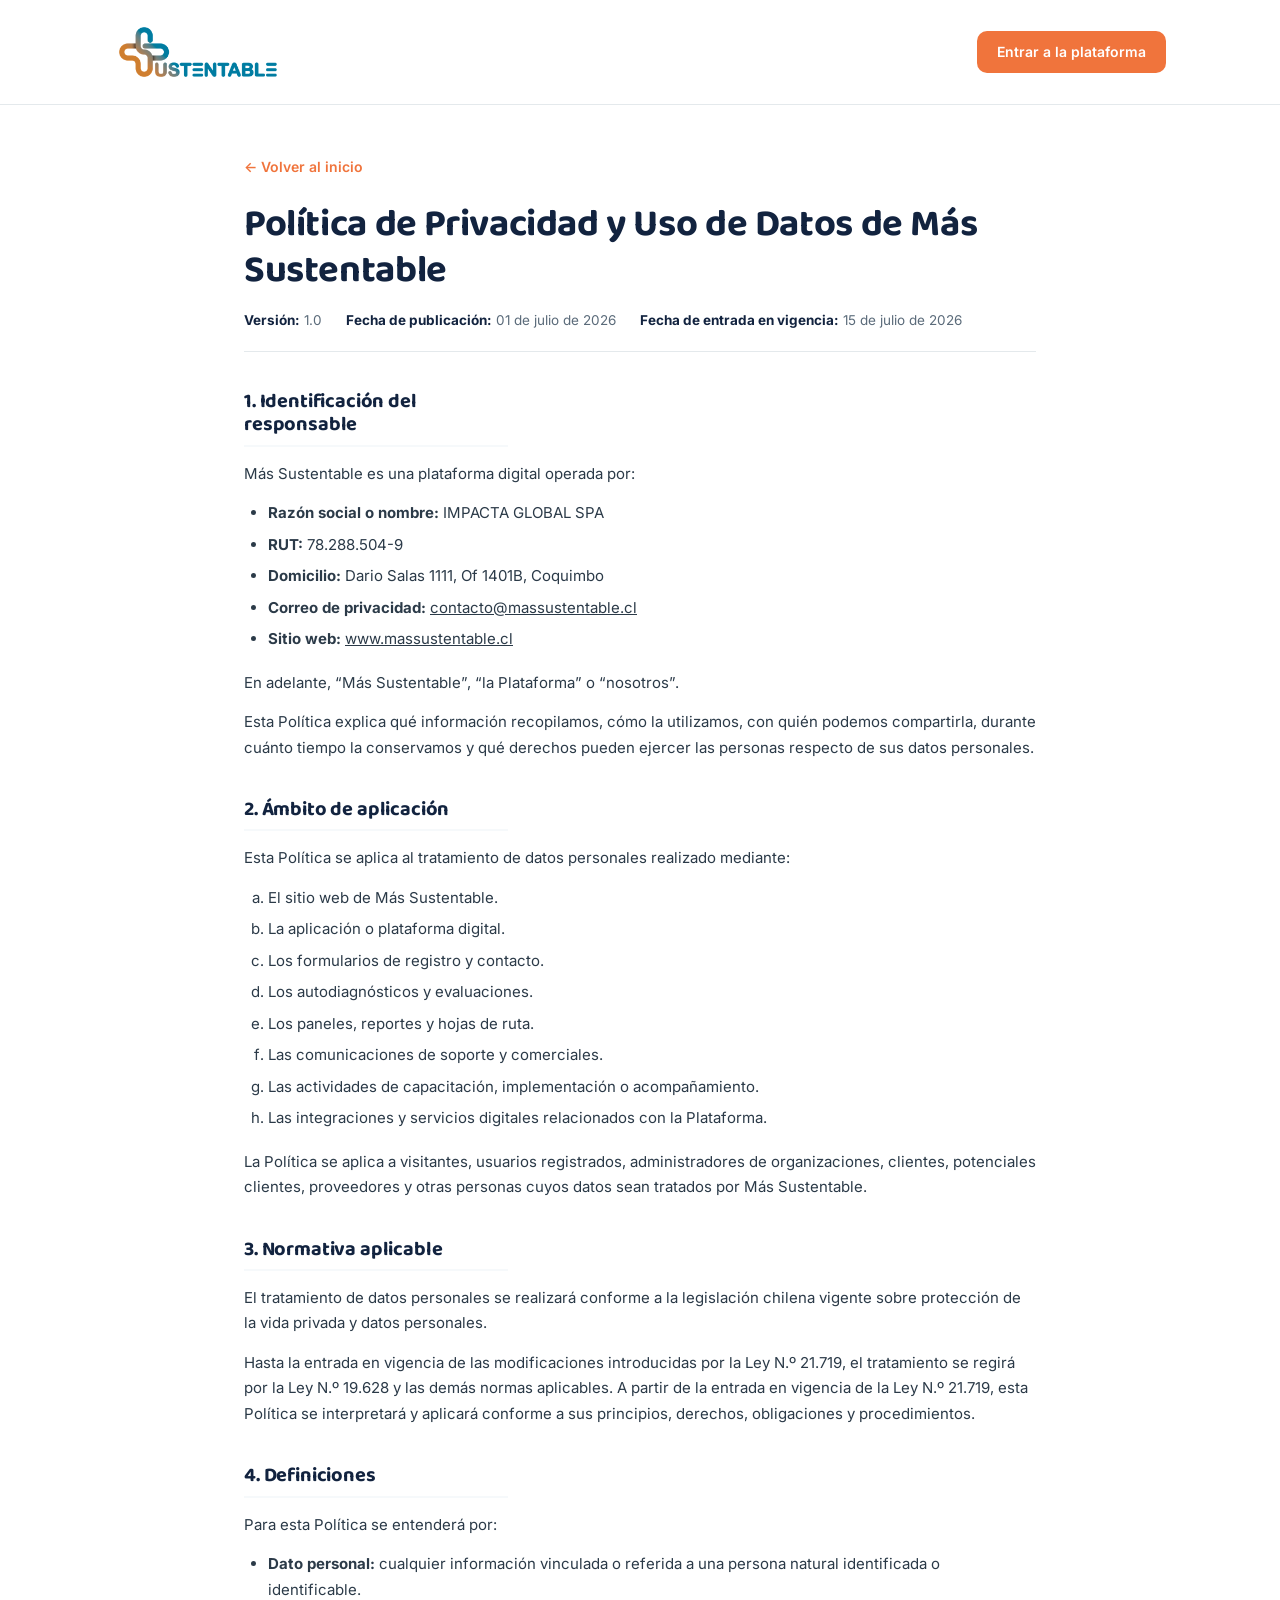
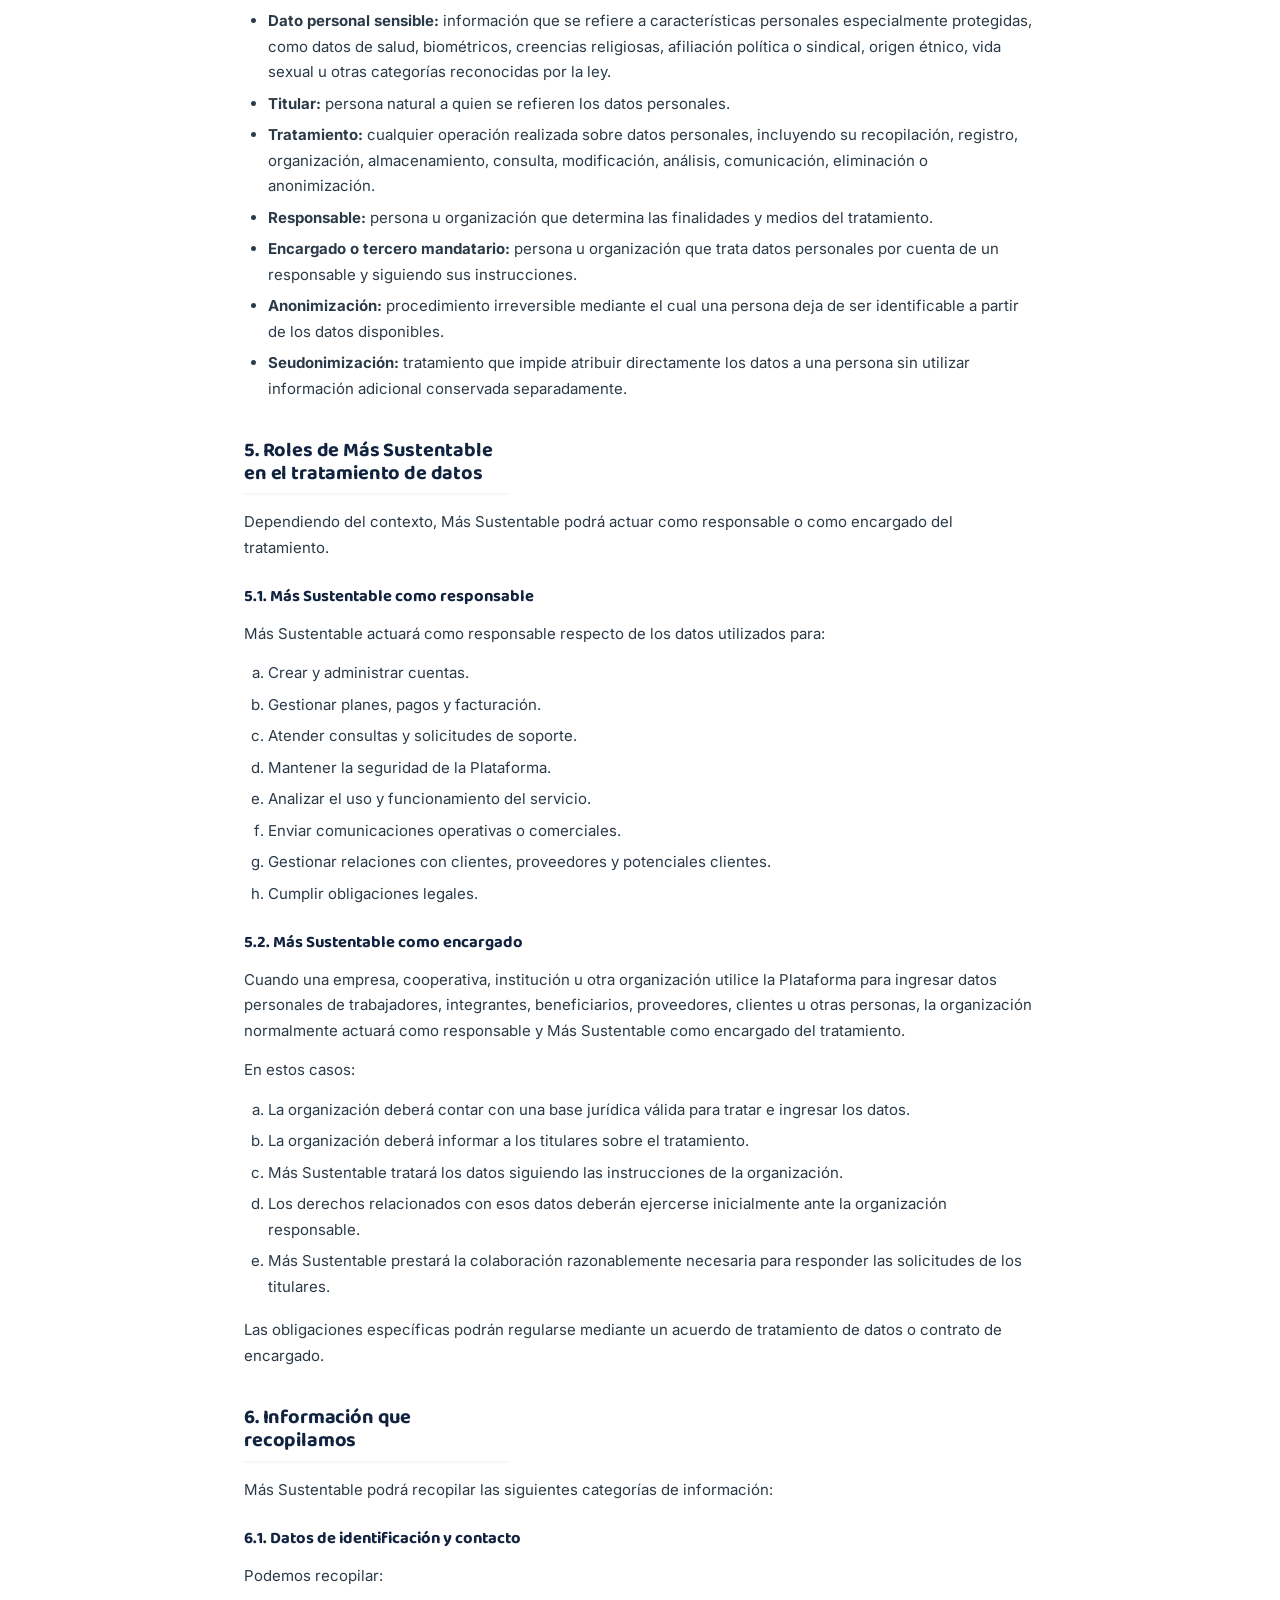
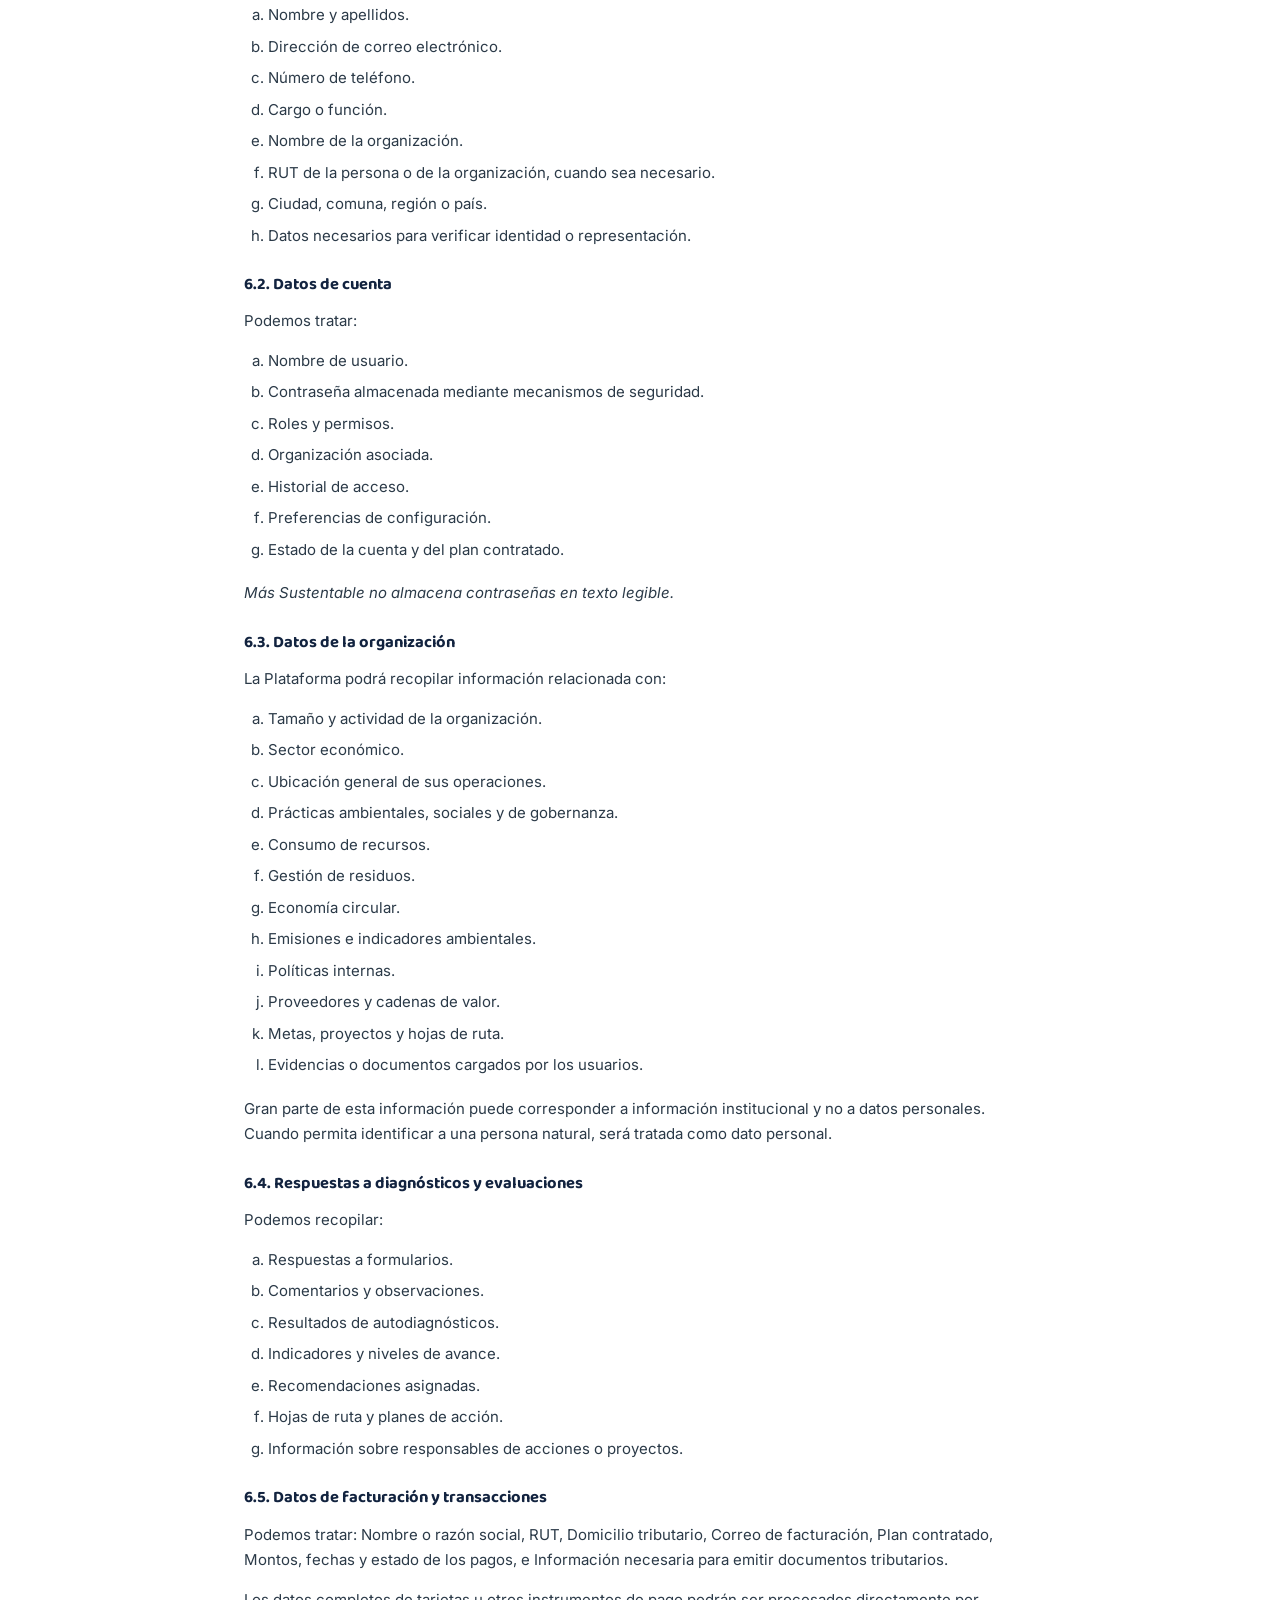
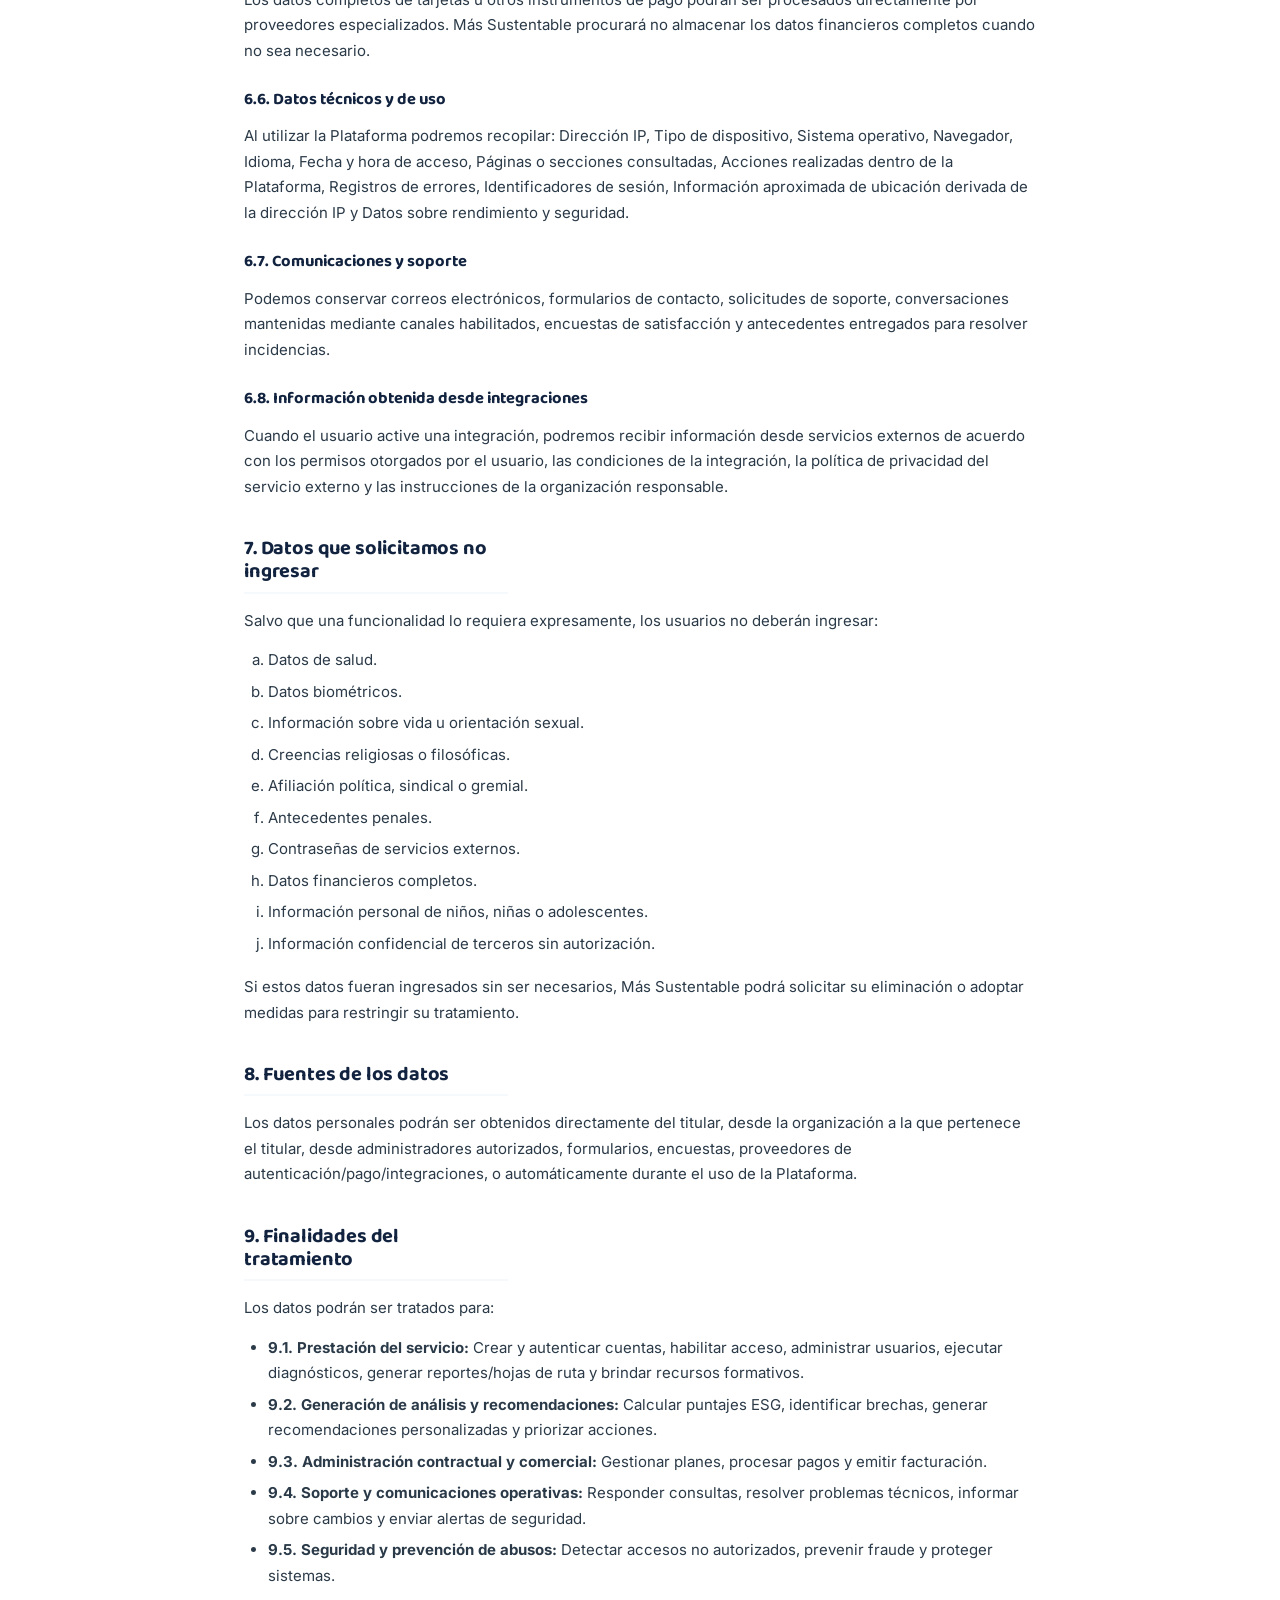
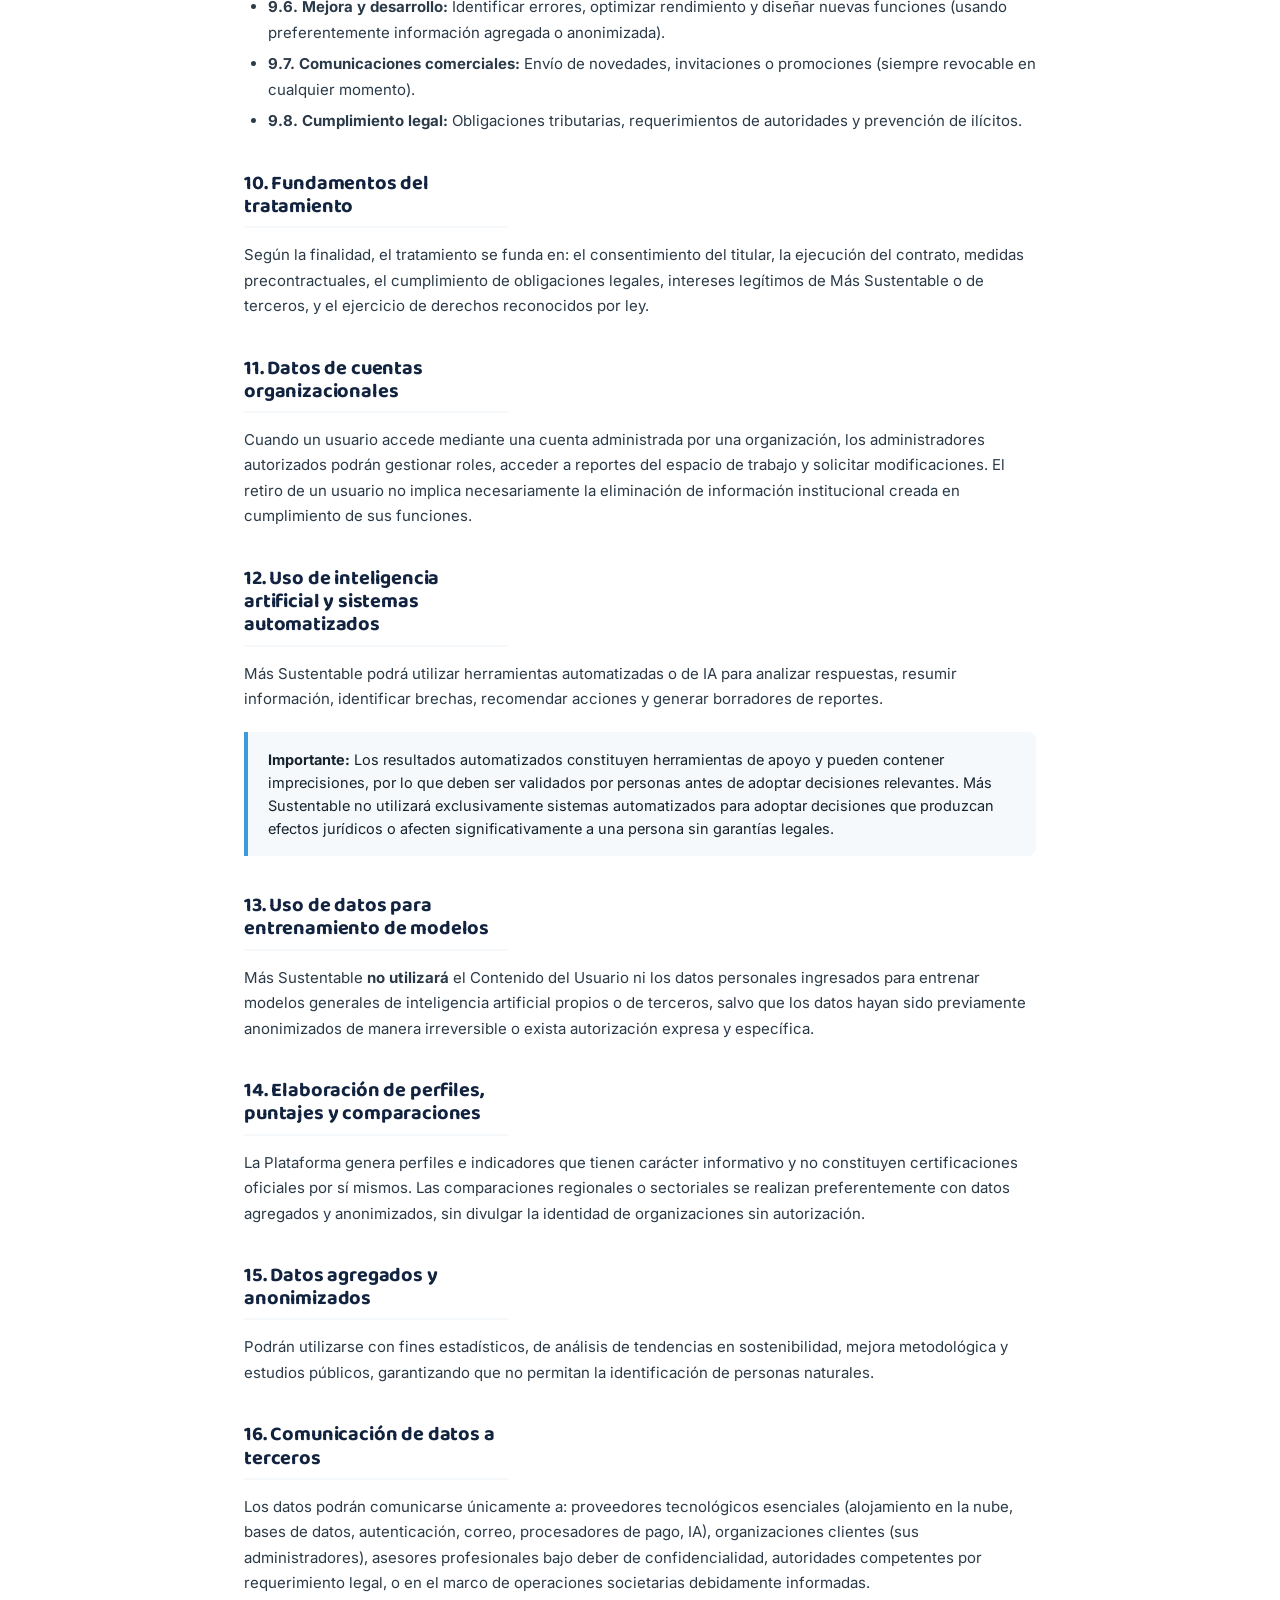
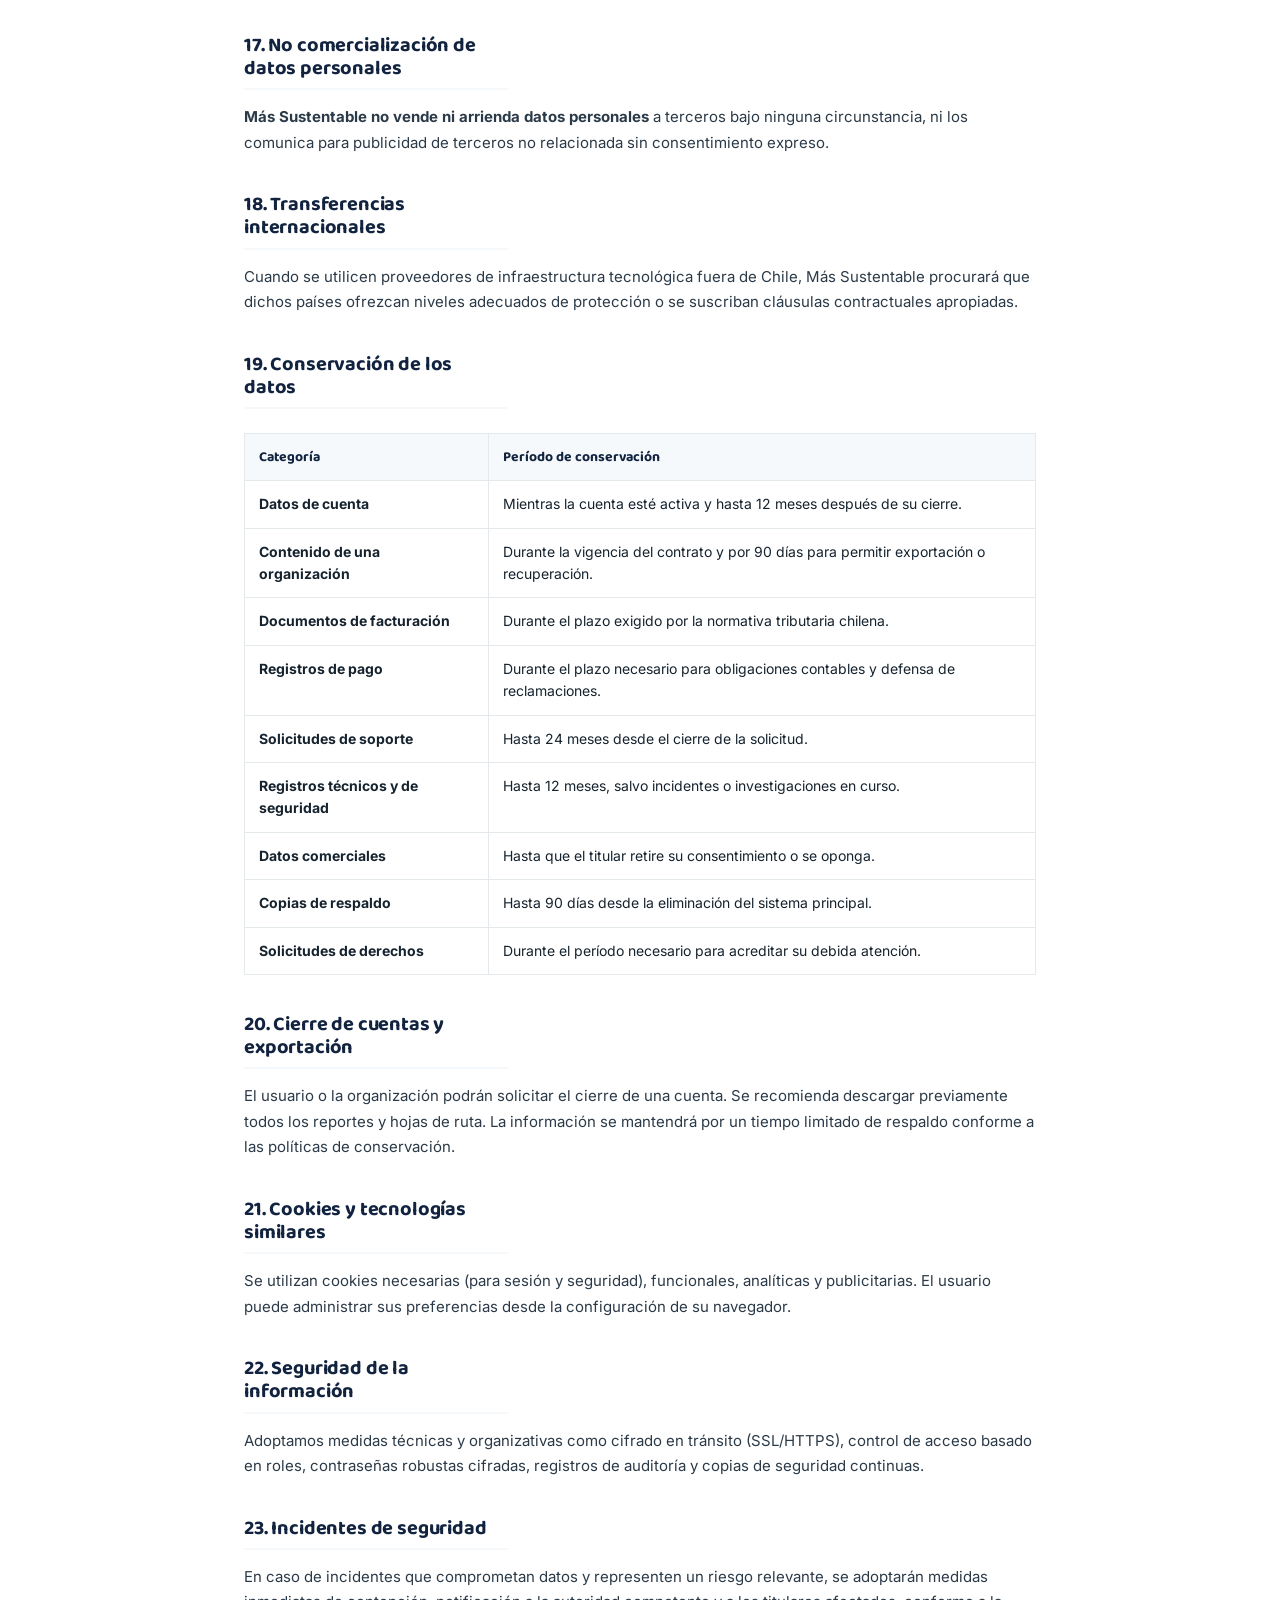
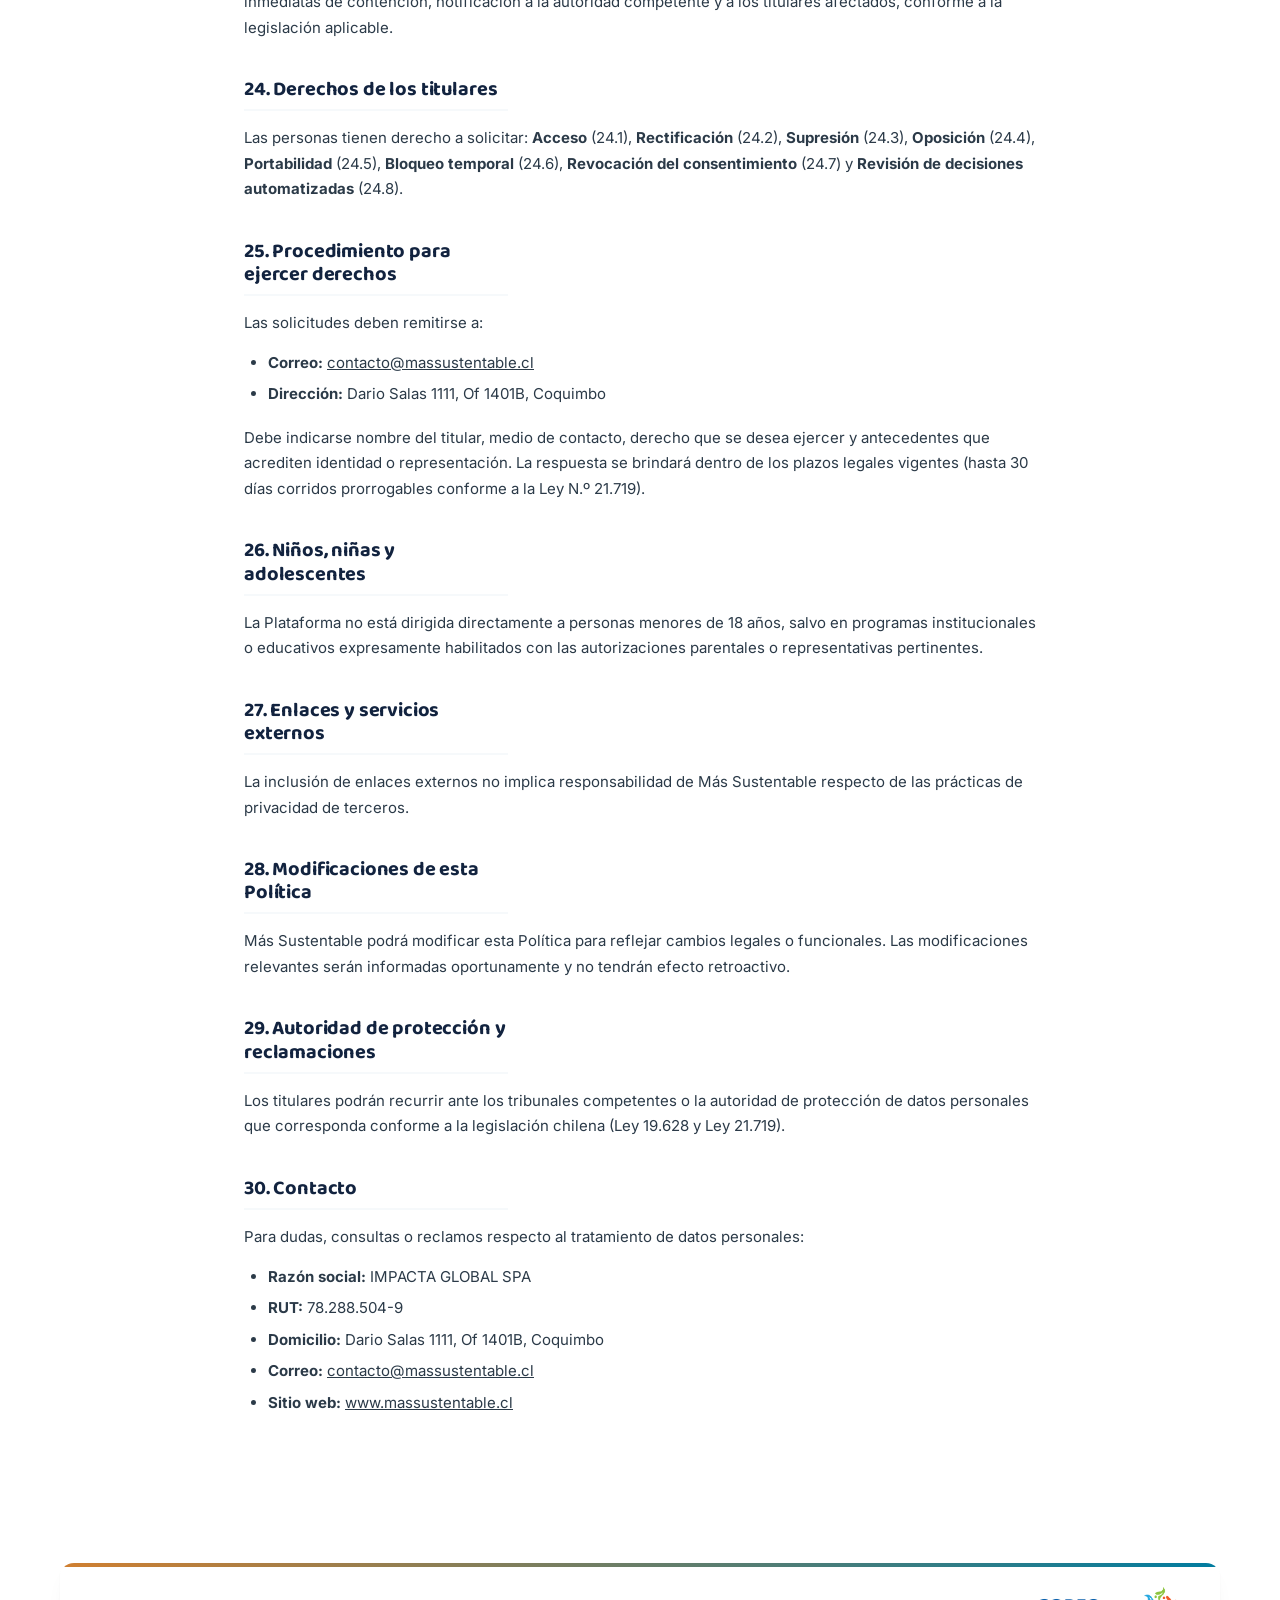
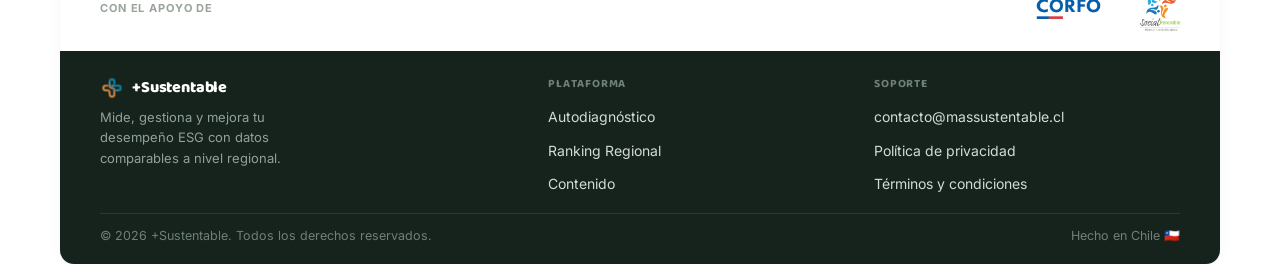
==== public/privacidad.html @ 5b5a492b "feat: agregar páginas de Política de Privacidad y Términos y Condiciones enlazadas en el footer" ====
<!DOCTYPE html>
<html lang="es">
<head>
<meta charset="utf-8">
<meta name="viewport" content="width=device-width, initial-scale=1">
<title>Política de Privacidad y Uso de Datos | +Sustentable</title>
<meta name="description" content="Política de Privacidad y Uso de Datos de Más Sustentable operada por IMPACTA GLOBAL SPA. Conforme a la legislación chilena vigente.">
<link rel="canonical" href="https://massustentable.cl/privacidad">
<link rel="icon" type="image/png" href="img/isotipo-mas-sustentable.png">
<link rel="preconnect" href="https://app.massustentable.cl">
<link rel="preconnect" href="https://fonts.googleapis.com">
<link rel="preconnect" href="https://fonts.gstatic.com" crossorigin>
<link href="https://fonts.googleapis.com/css2?family=Baloo+2:wght@600;700;800&family=Inter:wght@400;500;600;700&display=swap" rel="stylesheet">
<link rel="stylesheet" href="css/styles.css">
</head>
<body>

<header><div class="wrap">
  <a href="/" class="marca-link" aria-label="Volver al inicio">
    <img src="img/logo-mas-sustentable.png" alt="+Sustentable">
  </a>
  <a href="https://app.massustentable.cl/login" target="_blank" rel="noopener noreferrer" class="nav-cta">Entrar a la plataforma</a>
</div></header>

<main class="legal-wrap">
  <a href="/" class="btn-back-home">&larr; Volver al inicio</a>
  
  <article class="legal-content">
    <h1>Política de Privacidad y Uso de Datos de Más Sustentable</h1>
    
    <div class="legal-meta">
      <span><strong>Versión:</strong> 1.0</span>
      <span><strong>Fecha de publicación:</strong> 01 de julio de 2026</span>
      <span><strong>Fecha de entrada en vigencia:</strong> 15 de julio de 2026</span>
    </div>

    <h2>1. Identificación del responsable</h2>
    <p>Más Sustentable es una plataforma digital operada por:</p>
    <ul>
      <li><strong>Razón social o nombre:</strong> IMPACTA GLOBAL SPA</li>
      <li><strong>RUT:</strong> 78.288.504-9</li>
      <li><strong>Domicilio:</strong> Dario Salas 1111, Of 1401B, Coquimbo</li>
      <li><strong>Correo de privacidad:</strong> <a href="mailto:contacto@massustentable.cl">contacto@massustentable.cl</a></li>
      <li><strong>Sitio web:</strong> <a href="https://www.massustentable.cl">www.massustentable.cl</a></li>
    </ul>
    <p>En adelante, “Más Sustentable”, “la Plataforma” o “nosotros”.</p>
    <p>Esta Política explica qué información recopilamos, cómo la utilizamos, con quién podemos compartirla, durante cuánto tiempo la conservamos y qué derechos pueden ejercer las personas respecto de sus datos personales.</p>

    <h2>2. Ámbito de aplicación</h2>
    <p>Esta Política se aplica al tratamiento de datos personales realizado mediante:</p>
    <ol type="a">
      <li>El sitio web de Más Sustentable.</li>
      <li>La aplicación o plataforma digital.</li>
      <li>Los formularios de registro y contacto.</li>
      <li>Los autodiagnósticos y evaluaciones.</li>
      <li>Los paneles, reportes y hojas de ruta.</li>
      <li>Las comunicaciones de soporte y comerciales.</li>
      <li>Las actividades de capacitación, implementación o acompañamiento.</li>
      <li>Las integraciones y servicios digitales relacionados con la Plataforma.</li>
    </ol>
    <p>La Política se aplica a visitantes, usuarios registrados, administradores de organizaciones, clientes, potenciales clientes, proveedores y otras personas cuyos datos sean tratados por Más Sustentable.</p>

    <h2>3. Normativa aplicable</h2>
    <p>El tratamiento de datos personales se realizará conforme a la legislación chilena vigente sobre protección de la vida privada y datos personales.</p>
    <p>Hasta la entrada en vigencia de las modificaciones introducidas por la Ley N.º 21.719, el tratamiento se regirá por la Ley N.º 19.628 y las demás normas aplicables. A partir de la entrada en vigencia de la Ley N.º 21.719, esta Política se interpretará y aplicará conforme a sus principios, derechos, obligaciones y procedimientos.</p>

    <h2>4. Definiciones</h2>
    <p>Para esta Política se entenderá por:</p>
    <ul>
      <li><strong>Dato personal:</strong> cualquier información vinculada o referida a una persona natural identificada o identificable.</li>
      <li><strong>Dato personal sensible:</strong> información que se refiere a características personales especialmente protegidas, como datos de salud, biométricos, creencias religiosas, afiliación política o sindical, origen étnico, vida sexual u otras categorías reconocidas por la ley.</li>
      <li><strong>Titular:</strong> persona natural a quien se refieren los datos personales.</li>
      <li><strong>Tratamiento:</strong> cualquier operación realizada sobre datos personales, incluyendo su recopilación, registro, organización, almacenamiento, consulta, modificación, análisis, comunicación, eliminación o anonimización.</li>
      <li><strong>Responsable:</strong> persona u organización que determina las finalidades y medios del tratamiento.</li>
      <li><strong>Encargado o tercero mandatario:</strong> persona u organización que trata datos personales por cuenta de un responsable y siguiendo sus instrucciones.</li>
      <li><strong>Anonimización:</strong> procedimiento irreversible mediante el cual una persona deja de ser identificable a partir de los datos disponibles.</li>
      <li><strong>Seudonimización:</strong> tratamiento que impide atribuir directamente los datos a una persona sin utilizar información adicional conservada separadamente.</li>
    </ul>

    <h2>5. Roles de Más Sustentable en el tratamiento de datos</h2>
    <p>Dependiendo del contexto, Más Sustentable podrá actuar como responsable o como encargado del tratamiento.</p>
    
    <h3>5.1. Más Sustentable como responsable</h3>
    <p>Más Sustentable actuará como responsable respecto de los datos utilizados para:</p>
    <ol type="a">
      <li>Crear y administrar cuentas.</li>
      <li>Gestionar planes, pagos y facturación.</li>
      <li>Atender consultas y solicitudes de soporte.</li>
      <li>Mantener la seguridad de la Plataforma.</li>
      <li>Analizar el uso y funcionamiento del servicio.</li>
      <li>Enviar comunicaciones operativas o comerciales.</li>
      <li>Gestionar relaciones con clientes, proveedores y potenciales clientes.</li>
      <li>Cumplir obligaciones legales.</li>
    </ol>

    <h3>5.2. Más Sustentable como encargado</h3>
    <p>Cuando una empresa, cooperativa, institución u otra organización utilice la Plataforma para ingresar datos personales de trabajadores, integrantes, beneficiarios, proveedores, clientes u otras personas, la organización normalmente actuará como responsable y Más Sustentable como encargado del tratamiento.</p>
    <p>En estos casos:</p>
    <ol type="a">
      <li>La organización deberá contar con una base jurídica válida para tratar e ingresar los datos.</li>
      <li>La organización deberá informar a los titulares sobre el tratamiento.</li>
      <li>Más Sustentable tratará los datos siguiendo las instrucciones de la organización.</li>
      <li>Los derechos relacionados con esos datos deberán ejercerse inicialmente ante la organización responsable.</li>
      <li>Más Sustentable prestará la colaboración razonablemente necesaria para responder las solicitudes de los titulares.</li>
    </ol>
    <p>Las obligaciones específicas podrán regularse mediante un acuerdo de tratamiento de datos o contrato de encargado.</p>

    <h2>6. Información que recopilamos</h2>
    <p>Más Sustentable podrá recopilar las siguientes categorías de información:</p>

    <h3>6.1. Datos de identificación y contacto</h3>
    <p>Podemos recopilar:</p>
    <ol type="a">
      <li>Nombre y apellidos.</li>
      <li>Dirección de correo electrónico.</li>
      <li>Número de teléfono.</li>
      <li>Cargo o función.</li>
      <li>Nombre de la organización.</li>
      <li>RUT de la persona o de la organización, cuando sea necesario.</li>
      <li>Ciudad, comuna, región o país.</li>
      <li>Datos necesarios para verificar identidad o representación.</li>
    </ol>

    <h3>6.2. Datos de cuenta</h3>
    <p>Podemos tratar:</p>
    <ol type="a">
      <li>Nombre de usuario.</li>
      <li>Contraseña almacenada mediante mecanismos de seguridad.</li>
      <li>Roles y permisos.</li>
      <li>Organización asociada.</li>
      <li>Historial de acceso.</li>
      <li>Preferencias de configuración.</li>
      <li>Estado de la cuenta y del plan contratado.</li>
    </ol>
    <p><em>Más Sustentable no almacena contraseñas en texto legible.</em></p>

    <h3>6.3. Datos de la organización</h3>
    <p>La Plataforma podrá recopilar información relacionada con:</p>
    <ol type="a">
      <li>Tamaño y actividad de la organización.</li>
      <li>Sector económico.</li>
      <li>Ubicación general de sus operaciones.</li>
      <li>Prácticas ambientales, sociales y de gobernanza.</li>
      <li>Consumo de recursos.</li>
      <li>Gestión de residuos.</li>
      <li>Economía circular.</li>
      <li>Emisiones e indicadores ambientales.</li>
      <li>Políticas internas.</li>
      <li>Proveedores y cadenas de valor.</li>
      <li>Metas, proyectos y hojas de ruta.</li>
      <li>Evidencias o documentos cargados por los usuarios.</li>
    </ol>
    <p>Gran parte de esta información puede corresponder a información institucional y no a datos personales. Cuando permita identificar a una persona natural, será tratada como dato personal.</p>

    <h3>6.4. Respuestas a diagnósticos y evaluaciones</h3>
    <p>Podemos recopilar:</p>
    <ol type="a">
      <li>Respuestas a formularios.</li>
      <li>Comentarios y observaciones.</li>
      <li>Resultados de autodiagnósticos.</li>
      <li>Indicadores y niveles de avance.</li>
      <li>Recomendaciones asignadas.</li>
      <li>Hojas de ruta y planes de acción.</li>
      <li>Información sobre responsables de acciones o proyectos.</li>
    </ol>

    <h3>6.5. Datos de facturación y transacciones</h3>
    <p>Podemos tratar: Nombre o razón social, RUT, Domicilio tributario, Correo de facturación, Plan contratado, Montos, fechas y estado de los pagos, e Información necesaria para emitir documentos tributarios.</p>
    <p>Los datos completos de tarjetas u otros instrumentos de pago podrán ser procesados directamente por proveedores especializados. Más Sustentable procurará no almacenar los datos financieros completos cuando no sea necesario.</p>

    <h3>6.6. Datos técnicos y de uso</h3>
    <p>Al utilizar la Plataforma podremos recopilar: Dirección IP, Tipo de dispositivo, Sistema operativo, Navegador, Idioma, Fecha y hora de acceso, Páginas o secciones consultadas, Acciones realizadas dentro de la Plataforma, Registros de errores, Identificadores de sesión, Información aproximada de ubicación derivada de la dirección IP y Datos sobre rendimiento y seguridad.</p>

    <h3>6.7. Comunicaciones y soporte</h3>
    <p>Podemos conservar correos electrónicos, formularios de contacto, solicitudes de soporte, conversaciones mantenidas mediante canales habilitados, encuestas de satisfacción y antecedentes entregados para resolver incidencias.</p>

    <h3>6.8. Información obtenida desde integraciones</h3>
    <p>Cuando el usuario active una integración, podremos recibir información desde servicios externos de acuerdo con los permisos otorgados por el usuario, las condiciones de la integración, la política de privacidad del servicio externo y las instrucciones de la organización responsable.</p>

    <h2>7. Datos que solicitamos no ingresar</h2>
    <p>Salvo que una funcionalidad lo requiera expresamente, los usuarios no deberán ingresar:</p>
    <ol type="a">
      <li>Datos de salud.</li>
      <li>Datos biométricos.</li>
      <li>Información sobre vida u orientación sexual.</li>
      <li>Creencias religiosas o filosóficas.</li>
      <li>Afiliación política, sindical o gremial.</li>
      <li>Antecedentes penales.</li>
      <li>Contraseñas de servicios externos.</li>
      <li>Datos financieros completos.</li>
      <li>Información personal de niños, niñas o adolescentes.</li>
      <li>Información confidencial de terceros sin autorización.</li>
    </ol>
    <p>Si estos datos fueran ingresados sin ser necesarios, Más Sustentable podrá solicitar su eliminación o adoptar medidas para restringir su tratamiento.</p>

    <h2>8. Fuentes de los datos</h2>
    <p>Los datos personales podrán ser obtenidos directamente del titular, desde la organización a la que pertenece el titular, desde administradores autorizados, formularios, encuestas, proveedores de autenticación/pago/integraciones, o automáticamente durante el uso de la Plataforma.</p>

    <h2>9. Finalidades del tratamiento</h2>
    <p>Los datos podrán ser tratados para:</p>
    <ul>
      <li><strong>9.1. Prestación del servicio:</strong> Crear y autenticar cuentas, habilitar acceso, administrar usuarios, ejecutar diagnósticos, generar reportes/hojas de ruta y brindar recursos formativos.</li>
      <li><strong>9.2. Generación de análisis y recomendaciones:</strong> Calcular puntajes ESG, identificar brechas, generar recomendaciones personalizadas y priorizar acciones.</li>
      <li><strong>9.3. Administración contractual y comercial:</strong> Gestionar planes, procesar pagos y emitir facturación.</li>
      <li><strong>9.4. Soporte y comunicaciones operativas:</strong> Responder consultas, resolver problemas técnicos, informar sobre cambios y enviar alertas de seguridad.</li>
      <li><strong>9.5. Seguridad y prevención de abusos:</strong> Detectar accesos no autorizados, prevenir fraude y proteger sistemas.</li>
      <li><strong>9.6. Mejora y desarrollo:</strong> Identificar errores, optimizar rendimiento y diseñar nuevas funciones (usando preferentemente información agregada o anonimizada).</li>
      <li><strong>9.7. Comunicaciones comerciales:</strong> Envío de novedades, invitaciones o promociones (siempre revocable en cualquier momento).</li>
      <li><strong>9.8. Cumplimiento legal:</strong> Obligaciones tributarias, requerimientos de autoridades y prevención de ilícitos.</li>
    </ul>

    <h2>10. Fundamentos del tratamiento</h2>
    <p>Según la finalidad, el tratamiento se funda en: el consentimiento del titular, la ejecución del contrato, medidas precontractuales, el cumplimiento de obligaciones legales, intereses legítimos de Más Sustentable o de terceros, y el ejercicio de derechos reconocidos por ley.</p>

    <h2>11. Datos de cuentas organizacionales</h2>
    <p>Cuando un usuario accede mediante una cuenta administrada por una organización, los administradores autorizados podrán gestionar roles, acceder a reportes del espacio de trabajo y solicitar modificaciones. El retiro de un usuario no implica necesariamente la eliminación de información institucional creada en cumplimiento de sus funciones.</p>

    <h2>12. Uso de inteligencia artificial y sistemas automatizados</h2>
    <p>Más Sustentable podrá utilizar herramientas automatizadas o de IA para analizar respuestas, resumir información, identificar brechas, recomendar acciones y generar borradores de reportes.</p>
    <div class="highlight-box">
      <strong>Importante:</strong> Los resultados automatizados constituyen herramientas de apoyo y pueden contener imprecisiones, por lo que deben ser validados por personas antes de adoptar decisiones relevantes. Más Sustentable no utilizará exclusivamente sistemas automatizados para adoptar decisiones que produzcan efectos jurídicos o afecten significativamente a una persona sin garantías legales.
    </div>

    <h2>13. Uso de datos para entrenamiento de modelos</h2>
    <p>Más Sustentable <strong>no utilizará</strong> el Contenido del Usuario ni los datos personales ingresados para entrenar modelos generales de inteligencia artificial propios o de terceros, salvo que los datos hayan sido previamente anonimizados de manera irreversible o exista autorización expresa y específica.</p>

    <h2>14. Elaboración de perfiles, puntajes y comparaciones</h2>
    <p>La Plataforma genera perfiles e indicadores que tienen carácter informativo y no constituyen certificaciones oficiales por sí mismos. Las comparaciones regionales o sectoriales se realizan preferentemente con datos agregados y anonimizados, sin divulgar la identidad de organizaciones sin autorización.</p>

    <h2>15. Datos agregados y anonimizados</h2>
    <p>Podrán utilizarse con fines estadísticos, de análisis de tendencias en sostenibilidad, mejora metodológica y estudios públicos, garantizando que no permitan la identificación de personas naturales.</p>

    <h2>16. Comunicación de datos a terceros</h2>
    <p>Los datos podrán comunicarse únicamente a: proveedores tecnológicos esenciales (alojamiento en la nube, bases de datos, autenticación, correo, procesadores de pago, IA), organizaciones clientes (sus administradores), asesores profesionales bajo deber de confidencialidad, autoridades competentes por requerimiento legal, o en el marco de operaciones societarias debidamente informadas.</p>

    <h2>17. No comercialización de datos personales</h2>
    <p><strong>Más Sustentable no vende ni arrienda datos personales</strong> a terceros bajo ninguna circunstancia, ni los comunica para publicidad de terceros no relacionada sin consentimiento expreso.</p>

    <h2>18. Transferencias internacionales</h2>
    <p>Cuando se utilicen proveedores de infraestructura tecnológica fuera de Chile, Más Sustentable procurará que dichos países ofrezcan niveles adecuados de protección o se suscriban cláusulas contractuales apropiadas.</p>

    <h2>19. Conservación de los datos</h2>
    <table>
      <thead>
        <tr>
          <th>Categoría</th>
          <th>Período de conservación</th>
        </tr>
      </thead>
      <tbody>
        <tr>
          <td><strong>Datos de cuenta</strong></td>
          <td>Mientras la cuenta esté activa y hasta 12 meses después de su cierre.</td>
        </tr>
        <tr>
          <td><strong>Contenido de una organización</strong></td>
          <td>Durante la vigencia del contrato y por 90 días para permitir exportación o recuperación.</td>
        </tr>
        <tr>
          <td><strong>Documentos de facturación</strong></td>
          <td>Durante el plazo exigido por la normativa tributaria chilena.</td>
        </tr>
        <tr>
          <td><strong>Registros de pago</strong></td>
          <td>Durante el plazo necesario para obligaciones contables y defensa de reclamaciones.</td>
        </tr>
        <tr>
          <td><strong>Solicitudes de soporte</strong></td>
          <td>Hasta 24 meses desde el cierre de la solicitud.</td>
        </tr>
        <tr>
          <td><strong>Registros técnicos y de seguridad</strong></td>
          <td>Hasta 12 meses, salvo incidentes o investigaciones en curso.</td>
        </tr>
        <tr>
          <td><strong>Datos comerciales</strong></td>
          <td>Hasta que el titular retire su consentimiento o se oponga.</td>
        </tr>
        <tr>
          <td><strong>Copias de respaldo</strong></td>
          <td>Hasta 90 días desde la eliminación del sistema principal.</td>
        </tr>
        <tr>
          <td><strong>Solicitudes de derechos</strong></td>
          <td>Durante el período necesario para acreditar su debida atención.</td>
        </tr>
      </tbody>
    </table>

    <h2>20. Cierre de cuentas y exportación</h2>
    <p>El usuario o la organización podrán solicitar el cierre de una cuenta. Se recomienda descargar previamente todos los reportes y hojas de ruta. La información se mantendrá por un tiempo limitado de respaldo conforme a las políticas de conservación.</p>

    <h2>21. Cookies y tecnologías similares</h2>
    <p>Se utilizan cookies necesarias (para sesión y seguridad), funcionales, analíticas y publicitarias. El usuario puede administrar sus preferencias desde la configuración de su navegador.</p>

    <h2>22. Seguridad de la información</h2>
    <p>Adoptamos medidas técnicas y organizativas como cifrado en tránsito (SSL/HTTPS), control de acceso basado en roles, contraseñas robustas cifradas, registros de auditoría y copias de seguridad continuas.</p>

    <h2>23. Incidentes de seguridad</h2>
    <p>En caso de incidentes que comprometan datos y representen un riesgo relevante, se adoptarán medidas inmediatas de contención, notificación a la autoridad competente y a los titulares afectados, conforme a la legislación aplicable.</p>

    <h2>24. Derechos de los titulares</h2>
    <p>Las personas tienen derecho a solicitar: <strong>Acceso</strong> (24.1), <strong>Rectificación</strong> (24.2), <strong>Supresión</strong> (24.3), <strong>Oposición</strong> (24.4), <strong>Portabilidad</strong> (24.5), <strong>Bloqueo temporal</strong> (24.6), <strong>Revocación del consentimiento</strong> (24.7) y <strong>Revisión de decisiones automatizadas</strong> (24.8).</p>

    <h2>25. Procedimiento para ejercer derechos</h2>
    <p>Las solicitudes deben remitirse a:</p>
    <ul>
      <li><strong>Correo:</strong> <a href="mailto:contacto@massustentable.cl">contacto@massustentable.cl</a></li>
      <li><strong>Dirección:</strong> Dario Salas 1111, Of 1401B, Coquimbo</li>
    </ul>
    <p>Debe indicarse nombre del titular, medio de contacto, derecho que se desea ejercer y antecedentes que acrediten identidad o representación. La respuesta se brindará dentro de los plazos legales vigentes (hasta 30 días corridos prorrogables conforme a la Ley N.º 21.719).</p>

    <h2>26. Niños, niñas y adolescentes</h2>
    <p>La Plataforma no está dirigida directamente a personas menores de 18 años, salvo en programas institucionales o educativos expresamente habilitados con las autorizaciones parentales o representativas pertinentes.</p>

    <h2>27. Enlaces y servicios externos</h2>
    <p>La inclusión de enlaces externos no implica responsabilidad de Más Sustentable respecto de las prácticas de privacidad de terceros.</p>

    <h2>28. Modificaciones de esta Política</h2>
    <p>Más Sustentable podrá modificar esta Política para reflejar cambios legales o funcionales. Las modificaciones relevantes serán informadas oportunamente y no tendrán efecto retroactivo.</p>

    <h2>29. Autoridad de protección y reclamaciones</h2>
    <p>Los titulares podrán recurrir ante los tribunales competentes o la autoridad de protección de datos personales que corresponda conforme a la legislación chilena (Ley 19.628 y Ley 21.719).</p>

    <h2>30. Contacto</h2>
    <p>Para dudas, consultas o reclamos respecto al tratamiento de datos personales:</p>
    <ul>
      <li><strong>Razón social:</strong> IMPACTA GLOBAL SPA</li>
      <li><strong>RUT:</strong> 78.288.504-9</li>
      <li><strong>Domicilio:</strong> Dario Salas 1111, Of 1401B, Coquimbo</li>
      <li><strong>Correo:</strong> <a href="mailto:contacto@massustentable.cl">contacto@massustentable.cl</a></li>
      <li><strong>Sitio web:</strong> <a href="https://www.massustentable.cl">www.massustentable.cl</a></li>
    </ul>
  </article>
</main>

<footer>
<div class="footer-start"></div>
<div class="f3-light">
        <div class="f1-band-label">Con el apoyo de</div>
        <div class="f1-logos">
          <img src="img/logo-corfo.png" alt="Corfo" class="logo-corfo-img">
          <img src="img/logo-social-renovable.png" alt="Social Renovable" class="logo-social-img">
        </div>
      </div>
          <div class="f3-dark">
        <div class="f3-top">
          <div>
            <div class="f3-brand brand-mark-row"><img src="img/isotipo-mas-sustentable.png" alt="" class="brand-mark-iso"><span>+Sustentable</span></div>
            <p>Mide, gestiona y mejora tu desempeño ESG con datos comparables a nivel regional.</p>
          </div>
          <div class="f3-col">
            <h3>Plataforma</h3>
            <ul>
              <li><a href="https://app.massustentable.cl/autodiagnostico">Autodiagnóstico</a></li>
              <li><a href="https://app.massustentable.cl/ranking">Ranking Regional</a></li>
              <li><a href="https://app.massustentable.cl/contenido">Contenido</a></li>
            </ul>
          </div>
          <div class="f3-col">
            <h3>Soporte</h3>
            <ul>
              <li><a href="mailto:contacto@massustentable.cl">contacto@massustentable.cl</a></li>
              <li><a href="/privacidad">Política de privacidad</a></li>
              <li><a href="/terminos">Términos y condiciones</a></li>
            </ul>
          </div>
        </div>
        <div class="f3-legal">
          <div>© 2026 +Sustentable. Todos los derechos reservados.</div>
          <div>Hecho en Chile 🇨🇱</div>
        </div>
      </div>

</footer>

</body>
</html>
---- public/css/styles.css ----
:root{
  --navy:#12233F; --navy-h:#0C1A30; --celeste:#3B9CD9; --naranja:#F0743C; --naranja-h:#D9622C;
  --teal:#007CA0; --oro:#D07F30; --verde:#2FA84F;
  --tinta:#16232E; --gris:#5B6B7A; --linea:#E4E9EC; --velo:#F6F9FB;
  --display:"Baloo 2","Inter",system-ui,sans-serif;
  --texto:"Inter",system-ui,sans-serif;
  /* footer: paleta propia (viene de footersustentablepropuesta3.html), centralizada aquí */
  --f-oscuro:#16231D; --f-linea:#2A3A31; --f-texto:#C6D0C9; --f-texto-suave:#8FA298;
  --f-titulo:#6E8078; --f-link:#D3DBD5; --f-etiqueta:#A9793D; --f-etiqueta-clara:#9AA39A;
}
*{box-sizing:border-box}
html{scroll-behavior:smooth}
body{margin:0;background:#fff;color:var(--tinta);font-family:var(--texto);font-size:16.5px;font-weight:400;line-height:1.6;-webkit-font-smoothing:antialiased}
.wrap{max-width:1120px;margin:0 auto;padding:0 34px}
a{color:inherit}

header{position:sticky;top:0;z-index:30;background:rgba(255,255,255,.94);backdrop-filter:blur(8px);border-bottom:1px solid var(--linea)}
header .wrap{display:flex;align-items:center;justify-content:space-between;height:104px}
header img{height:60px;width:auto;display:block}
.marca-link{display:flex;align-items:center;border-radius:10px;padding:4px;margin:-4px;transition:opacity .15s,transform .1s;cursor:pointer}
.marca-link:hover{opacity:.82}
.marca-link:active{transform:scale(.97)}
.nav-cta{display:inline-flex;align-items:center;gap:8px;background:var(--naranja);color:#fff;text-decoration:none;padding:10px 20px;border-radius:10px;font-size:14px;font-weight:600;transition:background .16s}
.nav-cta:hover{background:var(--naranja-h)}

h1{font-family:var(--display);font-weight:700;font-size:clamp(26px,3.4vw,40px);line-height:1.14;letter-spacing:-.01em;margin:0 0 16px;color:var(--navy)}
h2{font-family:var(--display);font-weight:700;font-size:clamp(25px,3vw,34px);line-height:1.16;letter-spacing:-.008em;margin:0 0 14px;max-width:22ch;color:var(--navy)}
h3{font-family:var(--display);font-size:16px;font-weight:700;margin:0 0 6px;color:var(--navy)}
p{margin:0 0 16px;max-width:56ch}
.guia{font-size:16.5px;line-height:1.5;color:var(--gris);max-width:46ch;font-weight:400}
.nota{font-size:14px;color:var(--gris)}

section{padding:80px 0}
.velo{background:var(--velo);border-top:1px solid var(--linea);border-bottom:1px solid var(--linea)}
.hondo{background:var(--navy);color:#fff}
.hondo h2{color:#fff}.hondo .guia{color:#B9CBE0}

/* --- slider (banners): tarjeta inserta en la página --- */
.slider-section{padding:44px 0 8px}
.slider{position:relative;overflow:hidden;border-radius:20px;border:1px solid var(--linea);box-shadow:0 24px 50px -26px rgba(18,35,63,.22);height:272px}
.slider-track{display:flex;height:100%;transition:transform .6s cubic-bezier(.2,.7,.3,1)}
.slide{flex:0 0 100%;width:100%;position:relative;height:100%;overflow:hidden;background:#fff}
.card-inner{display:flex;align-items:center;gap:36px;height:100%;padding:0 46px}

.eyebrow{display:block;font-size:12px;font-weight:700;letter-spacing:.05em;color:var(--celeste);margin-bottom:9px;text-transform:uppercase}
.eyebrow-light{color:#8FD1F0}
.card-text h3{font-family:var(--display);font-weight:700;font-size:22px;line-height:1.28;letter-spacing:-.005em;color:var(--navy);margin:0 0 10px;max-width:26ch}
.card-text p{font-size:14px;line-height:1.55;color:var(--gris);margin:0 0 16px;max-width:50ch}
.text-white{color:#fff !important}
.text-light{color:#B9CBE0 !important}

.mini-cta{display:inline-flex;align-items:center;gap:7px;background:var(--naranja);color:#fff;text-decoration:none;padding:11px 20px;border-radius:9px;font-size:13.5px;font-weight:600;transition:background .16s, transform .1s;white-space:nowrap}
.mini-cta:hover{background:var(--naranja-h)}
.mini-cta:active{transform:scale(.98)}
.cta-underline{text-decoration:underline;text-underline-offset:3px}
.text-link{display:inline-flex;align-items:center;gap:7px;color:var(--naranja);font-weight:700;font-size:14px;text-decoration:underline;text-underline-offset:3px}
.text-link:hover{color:var(--naranja-h)}

/* slide 1: icono anillo + texto */
.ring-icon{position:relative;flex:0 0 auto;width:118px;height:118px}
.ring{position:absolute;inset:0;border-radius:50%;background:conic-gradient(from 210deg,#007CA0 0deg,#3d8f95 90deg,#8a7d68 170deg,#D07F30 230deg,#D07F30 330deg,#007CA0 360deg)}
.ring:after{content:"";position:absolute;inset:13px;border-radius:50%;background:#fff}
.ring-mark{position:absolute;top:50%;left:50%;transform:translate(-50%,-50%);width:42px;height:42px;z-index:2}
.card-1 .card-text{flex:1 1 auto;min-width:0}

/* slide 2: texto + miniatura de video */
.card-2-inner{padding:0;gap:0}
.card-2-inner .card-text{flex:1 1 auto;min-width:0;padding:0 46px}
.card-2-inner .card-media{flex:0 0 40%;position:relative;height:100%;overflow:hidden}
.media-ph{position:absolute;inset:0;background:
    radial-gradient(420px 300px at 20% 10%, rgba(0,124,160,.55), transparent 60%),
    linear-gradient(135deg,#0E2F42 0%,#1B4E52 55%,#2C6B4F 100%)}
.media-logo{position:absolute;top:14px;right:16px;height:20px;filter:brightness(0) invert(1);opacity:.92}
.play-btn{position:absolute;top:50%;left:50%;transform:translate(-50%,-50%);width:48px;height:48px;border-radius:50%;background:rgba(255,255,255,.94);border:none;display:flex;align-items:center;justify-content:center;cursor:pointer;box-shadow:0 6px 16px rgba(0,0,0,.25);padding:0 0 0 3px}
.play-btn:hover{background:#fff}
.caption-chip{position:absolute;left:14px;bottom:14px;right:14px;background:rgba(10,16,20,.68);color:#fff;font-size:11.5px;line-height:1.4;padding:7px 10px;border-radius:8px}

/* slide 3: fondo navy degradado */
.card-3{background:linear-gradient(120deg,#12233F 0%,#1B4468 55%,#2E6F94 100%)}
.card-3-inner{justify-content:space-between;position:relative;z-index:2;padding-right:70px}
.card-3 .card-text{flex:1 1 auto;min-width:0}
.card-3 .motivo-navy{position:absolute;right:-40px;top:50%;transform:translateY(-50%);width:280px;opacity:.14;z-index:1;pointer-events:none}

.slider-arrow{position:absolute;top:50%;transform:translateY(-50%);z-index:6;width:38px;height:38px;border-radius:50%;border:none;background:rgba(255,255,255,.9);backdrop-filter:blur(4px);color:var(--navy);display:flex;align-items:center;justify-content:center;cursor:pointer;box-shadow:0 4px 14px rgba(18,35,63,.18);transition:background .16s, transform .12s}
.slider-arrow:hover{background:#fff;transform:translateY(-50%) scale(1.06)}
.slider-arrow:active{transform:translateY(-50%) scale(.96)}
.slider-arrow.prev{left:14px}
.slider-arrow.next{right:14px}

.slider-dots{display:flex;justify-content:center;gap:8px;margin:18px 0 0}
.dot{width:8px;height:8px;border-radius:50%;border:none;background:var(--linea);cursor:pointer;padding:0;transition:all .2s}
.dot:hover{background:#C7D0D7}
.dot.active{background:var(--naranja);width:22px;border-radius:5px}

.recorrido-section{padding:76px 0}
.recorrido-head{max-width:56ch}
.recorrido-grid{display:grid;grid-template-columns:repeat(5,1fr);gap:30px;margin-top:44px}
.recorrido-item{border-top:3px solid var(--celeste);padding-top:16px}
.recorrido-item.accent-oro{border-top-color:var(--oro)}
.recorrido-item h3{font-family:var(--display);font-size:15.5px;font-weight:700;color:var(--navy);margin:0 0 8px;letter-spacing:-.005em}
.recorrido-item p{font-size:13.5px;line-height:1.5;color:var(--gris);margin:0;max-width:none}

@media(max-width:1080px){
  .recorrido-grid{grid-template-columns:1fr 1fr;row-gap:28px}
}
@media(max-width:560px){
  .recorrido-grid{grid-template-columns:1fr}
}

@media(max-width:860px){
  .slider{height:auto;border-radius:16px;transition:height .35s cubic-bezier(.2,.7,.3,1)}
  .slide{height:auto}
  .card-inner{flex-direction:column;align-items:flex-start;text-align:left;gap:18px;padding:30px 46px 34px;height:auto}
  .ring-icon{width:74px;height:74px}
  .ring-mark{width:28px;height:28px}
  .card-2-inner{flex-direction:column-reverse}
  .card-2-inner .card-text{padding:26px 26px 30px}
  .card-2-inner .card-media{width:100%;height:170px;flex:0 0 auto}
  .card-3-inner{flex-direction:column;align-items:flex-start;gap:20px;padding:30px 26px 34px}
  .card-3 .motivo-navy{width:200px;right:-60px}
  .slider-arrow{width:32px;height:32px;top:38px;transform:none}
  .slider-arrow.prev{left:8px}
  .slider-arrow.next{right:8px}
  .slider-arrow:hover{transform:scale(1.06)}
  .slider-arrow:active{transform:scale(.96)}
}

@media(prefers-reduced-motion:reduce){.slider-track{transition:none}}

/* --- sección: "Primero conocemos a tu empresa" (arquetipo) --- */
.arch-section{padding:76px 0}
.arch-layout{display:grid;grid-template-columns:1fr 440px;gap:60px;align-items:center}
.arch-intro h2{max-width:32ch}
.arch-intro .guia{margin-top:16px}
.arch-intro .nota{margin-top:14px;max-width:48ch}

.arch-card{
  background:linear-gradient(160deg,#16305A 0%, var(--navy) 65%);
  border-radius:20px;
  padding:34px 32px;
  box-shadow:0 24px 50px -26px rgba(18,35,63,.38);
}
.arch-card .step{display:grid;grid-template-columns:44px 1fr;gap:18px;padding:19px 0;border-top:1px solid rgba(255,255,255,.10)}
.arch-card .step:first-child{border-top:none;padding-top:2px}
.arch-card .icon{width:44px;height:44px;border-radius:50%;display:flex;align-items:center;justify-content:center;flex:0 0 auto}
.arch-card .icon svg{width:20px;height:20px}
.arch-card .icon.accent{background:var(--naranja)}
.arch-card .icon.accent svg{stroke:#fff}
.arch-card .icon.outline{border:2px solid var(--celeste)}
.arch-card .icon.outline svg{stroke:var(--celeste)}
.arch-card h3{font-family:var(--texto);font-weight:600;font-size:15.5px;color:#fff;margin:0 0 5px}
.arch-card p{font-size:13.5px;line-height:1.5;color:#B9C6DA;margin:0;max-width:none}

@media(max-width:860px){
  .arch-section{padding:56px 0}
  .arch-layout{grid-template-columns:1fr;gap:36px}
}


/* --- sección: 9 áreas ESG, agrupadas en 3 pilares --- */
.areas-section{padding:80px 0}
.areas-head{max-width:60ch;margin-bottom:48px}
.areas-head .guia{margin-top:14px}

.pillar{padding-top:40px;border-top:1px solid var(--linea)}
.pillar:first-child{padding-top:0;border-top:none}

.pillar-head{display:inline-flex;align-items:center;gap:10px;padding:9px 20px 9px 15px;border-radius:999px;margin-bottom:26px}
.pillar-head::before{content:"";width:8px;height:8px;border-radius:50%;flex:0 0 auto}
.pillar-head.amb{background:#E3F2F6}
.pillar-head.amb::before{background:#007CA0}
.pillar-head.amb .pillar-name{color:#00688A}
.pillar-head.soc{background:#E7ECF3}
.pillar-head.soc::before{background:var(--navy)}
.pillar-head.soc .pillar-name{color:var(--navy)}
.pillar-head.gob{background:#FBEBDD}
.pillar-head.gob::before{background:#B96A1F}
.pillar-head.gob .pillar-name{color:#96551A}
.pillar-name{font-family:var(--display);font-weight:700;font-size:15px;letter-spacing:-.005em}
.pillar-count{font-size:12px;color:var(--gris);padding-left:9px;border-left:1px solid rgba(18,35,63,.14)}

.area-grid{display:grid;grid-template-columns:repeat(auto-fit,minmax(230px,1fr));gap:20px}
.area-card{background:#fff;border:1px solid var(--linea);border-radius:14px;padding:22px 20px;box-shadow:0 16px 32px -22px rgba(18,35,63,.22)}
.area-icon{width:46px;height:46px;display:flex;align-items:center;justify-content:center;margin-bottom:16px}
.area-icon svg{width:46px;height:46px}
.area-card h3{font-family:var(--texto);font-weight:600;font-size:14.5px;color:var(--navy);margin:0 0 6px;letter-spacing:-.005em}
.area-card p{font-size:13px;line-height:1.5;color:var(--gris);margin:0;max-width:none}

@media(max-width:860px){
  .areas-section{padding:56px 0}
  .pillar{padding-top:32px}
}

/* --- sección de cierre: multiplicadores (consultoras, gremios, centros de desarrollo) --- */
.mult-section{padding:80px 0}
.mult-head{max-width:52ch}
.mult-head .guia{margin-top:14px}
.mult-grid{display:grid;grid-template-columns:repeat(3,1fr);gap:30px;margin-top:40px}
.mult-item{border-top:2px solid var(--celeste);padding-top:16px}
.mult-item h3{font-family:var(--display);font-size:15.5px;font-weight:700;color:var(--navy);margin:0 0 8px;letter-spacing:-.005em}
.mult-item p{font-size:13.5px;line-height:1.55;color:var(--gris);margin:0;max-width:none}
.cta-pill-navy{display:inline-flex;align-items:center;gap:8px;background:var(--navy);color:#fff;text-decoration:none;padding:12px 26px;border-radius:10px;font-size:14px;font-weight:700;margin-top:34px;transition:background .16s,transform .1s}
.cta-pill-navy:hover{background:var(--navy-h)}
.cta-pill-navy:active{transform:scale(.98)}

@media(max-width:860px){
  .mult-section{padding:56px 0}
  .mult-grid{grid-template-columns:1fr;gap:28px;margin-top:30px}
}

/* --- footer --- */
  footer { max-width: 1160px; margin: 40px auto 0; border-radius: 14px; overflow: hidden;
    box-shadow: 0 1px 2px rgba(0,0,0,0.04), 0 8px 24px -12px rgba(0,0,0,0.10); }

  .footer-start {
    height: 4px;
    background: linear-gradient(90deg, var(--oro) 0%, var(--teal) 100%);
    box-shadow: 0 3px 10px -4px rgba(20, 30, 20, 0.35);
  }

  .f1-band-label {
    font-size: 11px; font-weight: 700; letter-spacing: 0.08em; text-transform: uppercase;
    color: var(--f-etiqueta); margin-bottom: 12px;
  }
  .f1-logos { display: flex; align-items: center; gap: 40px; flex-wrap: wrap; }
  .logo-corfo-img { height: 48px; width: auto; display: block; }
  .logo-social-img { height: 50px; width: auto; display: block; }
  .brand-mark-iso { height: 24px; width: auto; display: block; }
  .brand-mark-row { display: flex; align-items: center; gap: 9px; }
  .brand-mark-row span { font-family: var(--display); font-weight: 800; font-size: 16px; letter-spacing: -0.01em; }

  .f3-light {
    background: #fff; padding: 20px 40px; display: flex; align-items: center;
    justify-content: space-between; flex-wrap: wrap; gap: 18px;
  }
  .f3-light .f1-band-label { color: var(--f-etiqueta-clara); margin: 0; }
  .f3-light .f1-logos { gap: 32px; }
  .f3-light .logo-corfo-img { height: 44px; }
  .f3-light .logo-social-img { height: 44px; }

  .f3-dark { background: var(--f-oscuro); padding: 24px 40px 18px; color: var(--f-texto); }
  .f3-top {
    display: grid; grid-template-columns: 1.4fr 1fr 1fr; gap: 20px;
    padding-bottom: 16px; border-bottom: 1px solid var(--f-linea);
  }
  .f3-brand { display: flex; align-items: center; gap: 8px; font-family: var(--display); font-weight: 800; color: #fff; font-size: 15px; margin-bottom: 6px; }
  .f3-top p { font-size: 13px; color: var(--f-texto-suave); max-width: 30ch; margin: 0; }
  .f3-col h3 {
    font-family: var(--display); font-size: 11.5px; font-weight: 700; text-transform: uppercase; letter-spacing: 0.07em;
    color: var(--f-titulo); margin: 0 0 10px;
  }
  .f3-col ul { list-style: none; margin: 0; padding: 0; display: flex; flex-direction: column; gap: 7px; }
  .f3-col a { color: var(--f-link); text-decoration: none; font-size: 14px; }
  .f3-legal {
    padding-top: 12px; font-size: 12.5px; color: var(--f-titulo); display: flex;
    justify-content: space-between; flex-wrap: wrap; gap: 10px;
  }

  @media (max-width: 720px) {
    .f3-top { grid-template-columns: 1fr; }
    .f3-dark, .f3-light { padding-left: 22px; padding-right: 22px; }
  }

/* --- Páginas legales (términos y privacidad) --- */
.legal-wrap { max-width: 860px; margin: 0 auto; padding: 48px 34px 90px; }
.legal-meta { display: flex; flex-wrap: wrap; gap: 14px 24px; font-size: 13.5px; color: var(--gris); margin-bottom: 32px; padding-bottom: 20px; border-bottom: 1px solid var(--linea); }
.legal-meta span strong { color: var(--navy); }
.legal-content h1 { font-family: var(--display); font-size: clamp(26px, 3.4vw, 38px); color: var(--navy); margin: 0 0 16px; line-height: 1.2; }
.legal-content h2 { font-family: var(--display); font-size: 20px; color: var(--navy); margin: 38px 0 14px; border-bottom: 2px solid var(--velo); padding-bottom: 8px; }
.legal-content h3 { font-family: var(--display); font-size: 16.5px; color: var(--navy); margin: 24px 0 10px; }
.legal-content p { font-size: 15px; line-height: 1.7; color: #2B3A48; max-width: none; margin-bottom: 14px; }
.legal-content ul, .legal-content ol { padding-left: 24px; margin: 0 0 18px; font-size: 15px; line-height: 1.7; color: #2B3A48; }
.legal-content li { margin-bottom: 6px; }
.legal-content table { width: 100%; border-collapse: collapse; margin: 24px 0; font-size: 14px; }
.legal-content th, .legal-content td { border: 1px solid var(--linea); padding: 12px 14px; text-align: left; vertical-align: top; }
.legal-content th { background: var(--velo); color: var(--navy); font-weight: 700; font-family: var(--display); }
.legal-content td { background: #fff; line-height: 1.6; }
.legal-content .highlight-box { background: var(--velo); border-left: 4px solid var(--celeste); padding: 16px 20px; border-radius: 0 8px 8px 0; margin: 20px 0; font-size: 14.5px; }
.btn-back-home { display: inline-flex; align-items: center; gap: 8px; font-weight: 600; font-size: 14px; color: var(--naranja); text-decoration: none; margin-bottom: 24px; transition: color .15s; }
.btn-back-home:hover { text-decoration: underline; color: var(--naranja-h); }
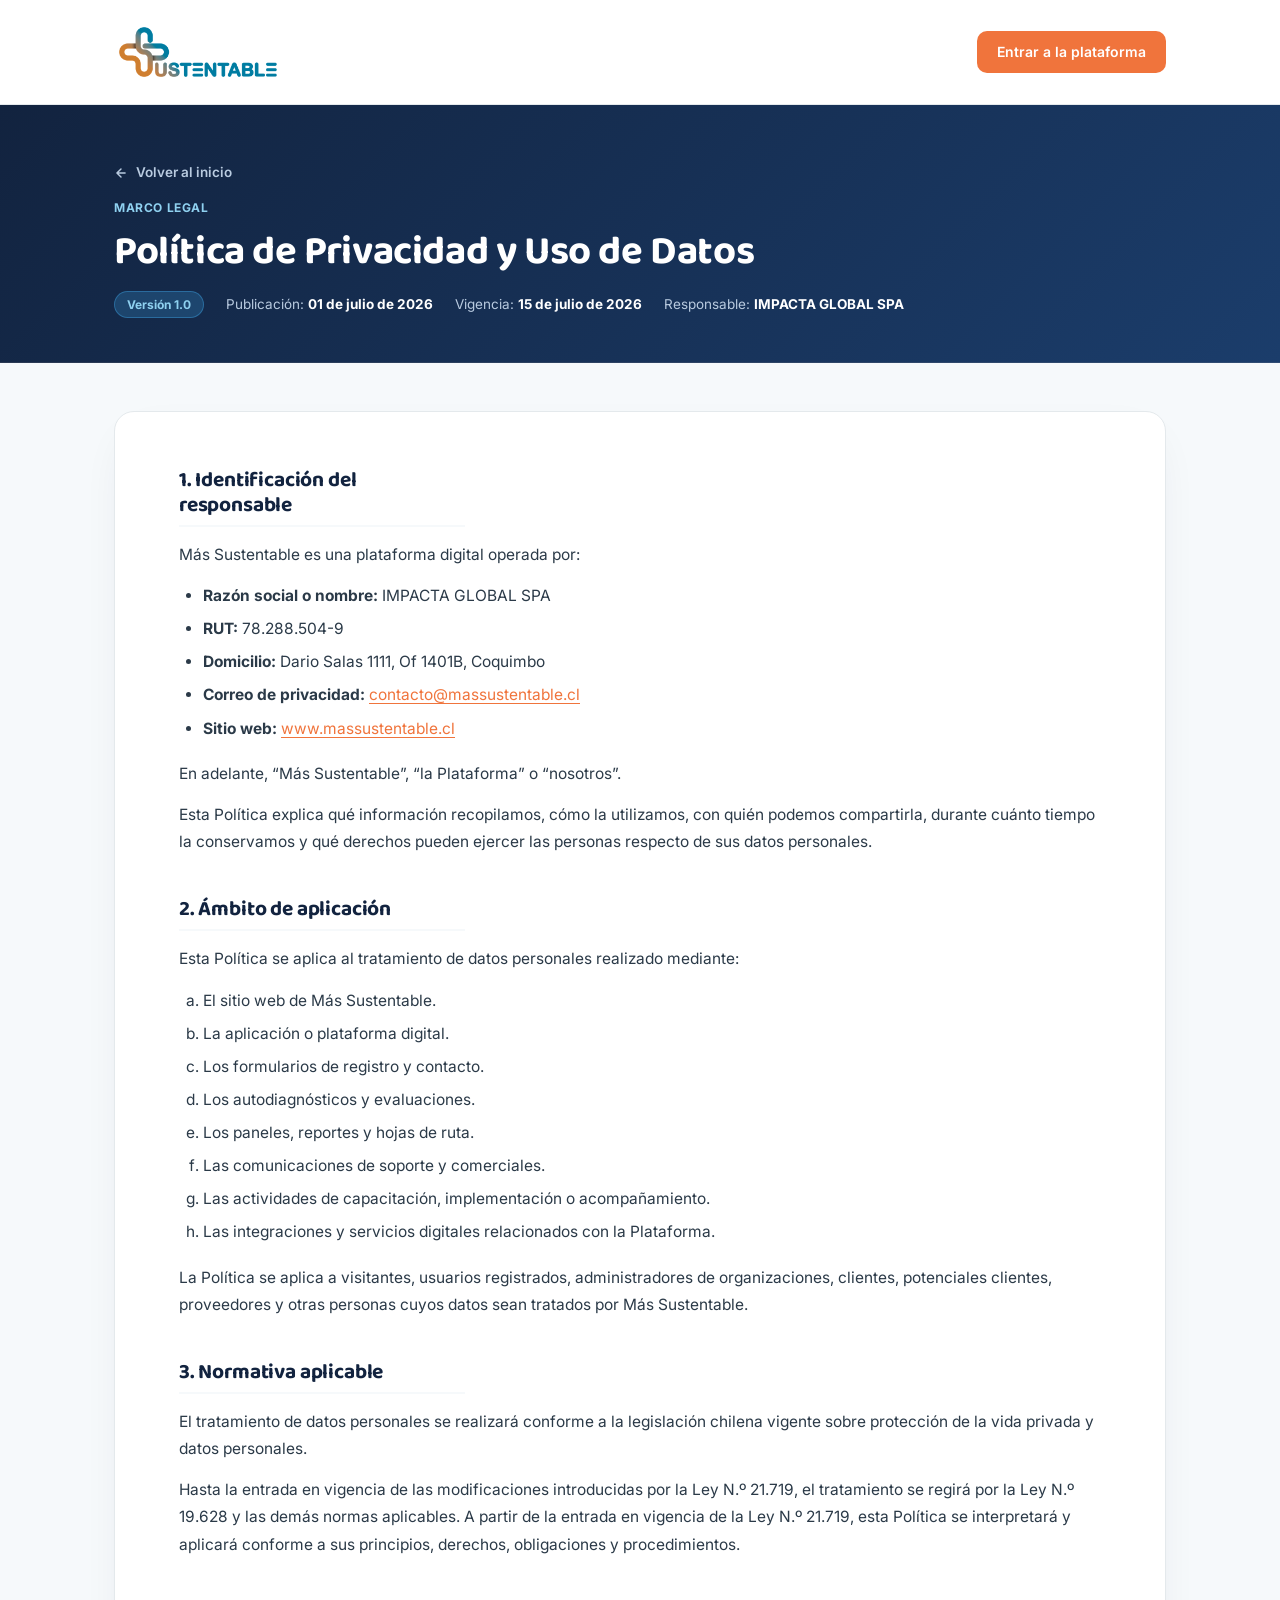
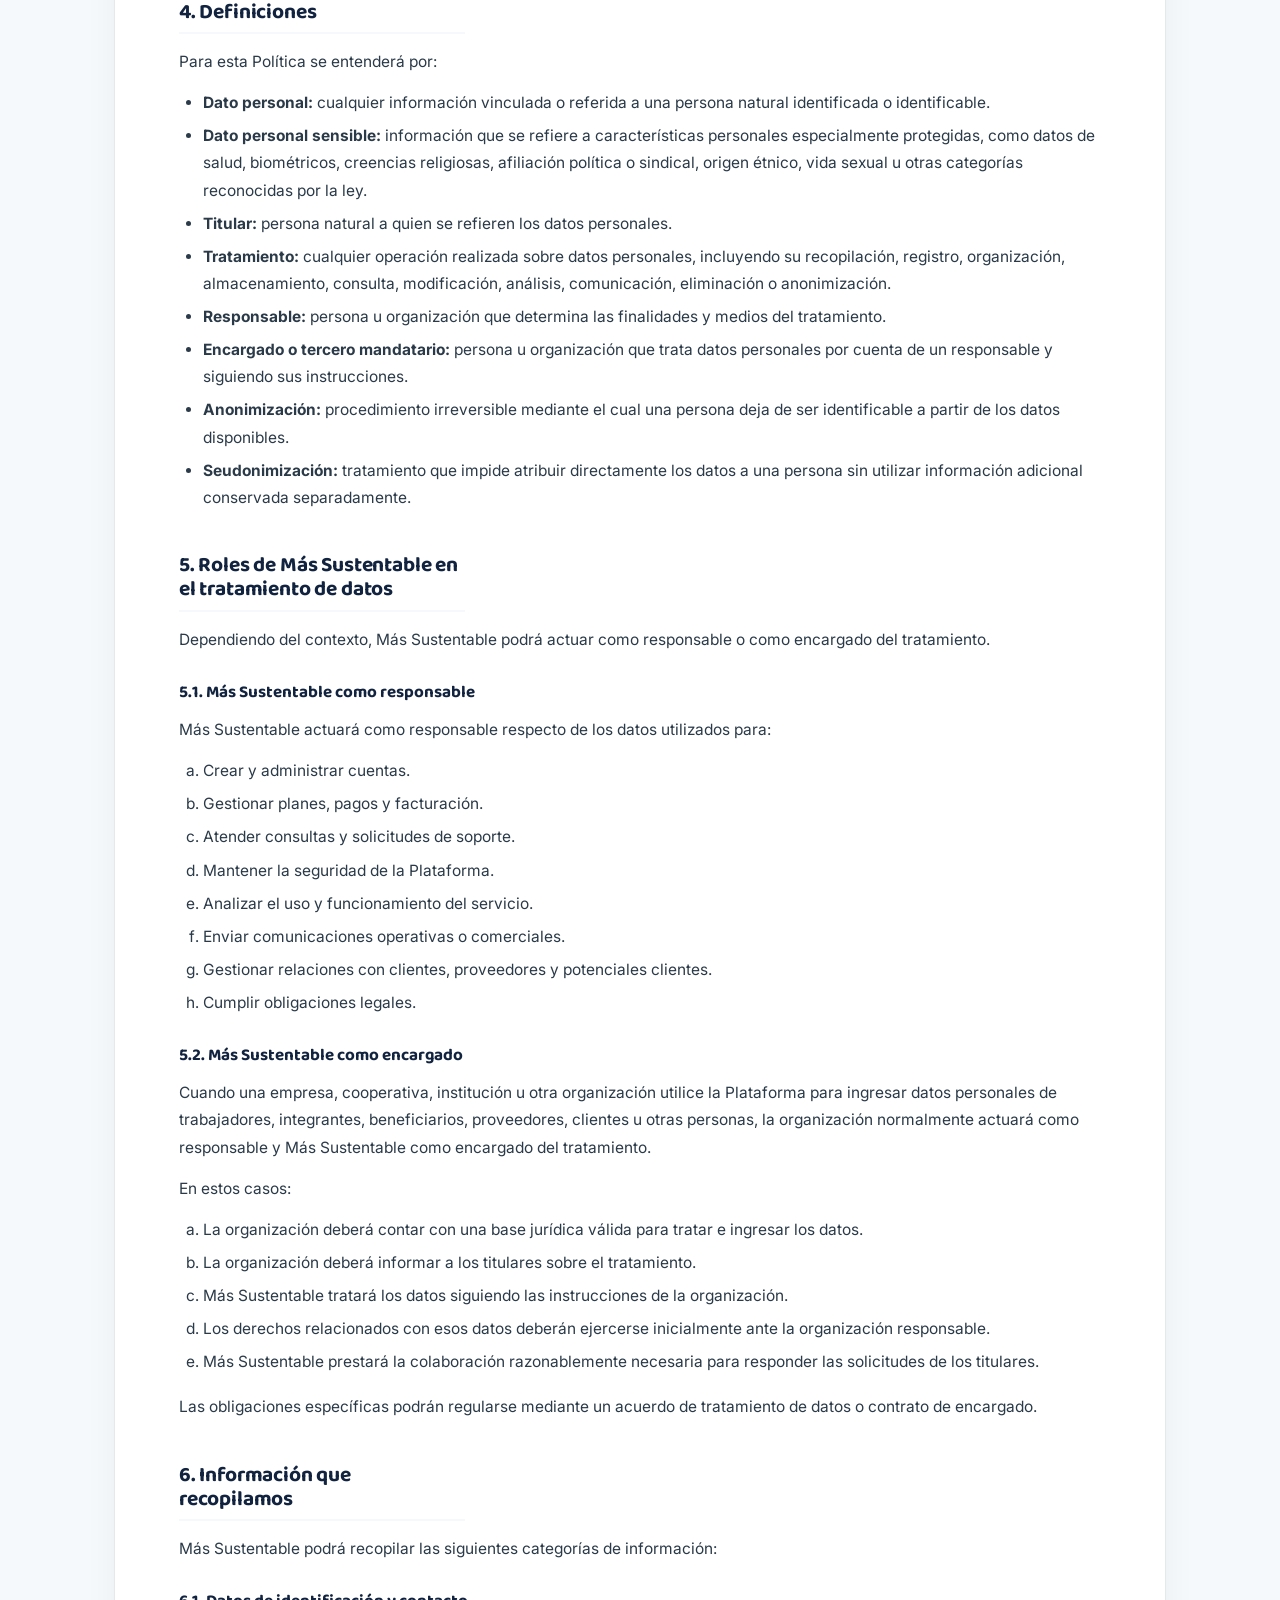
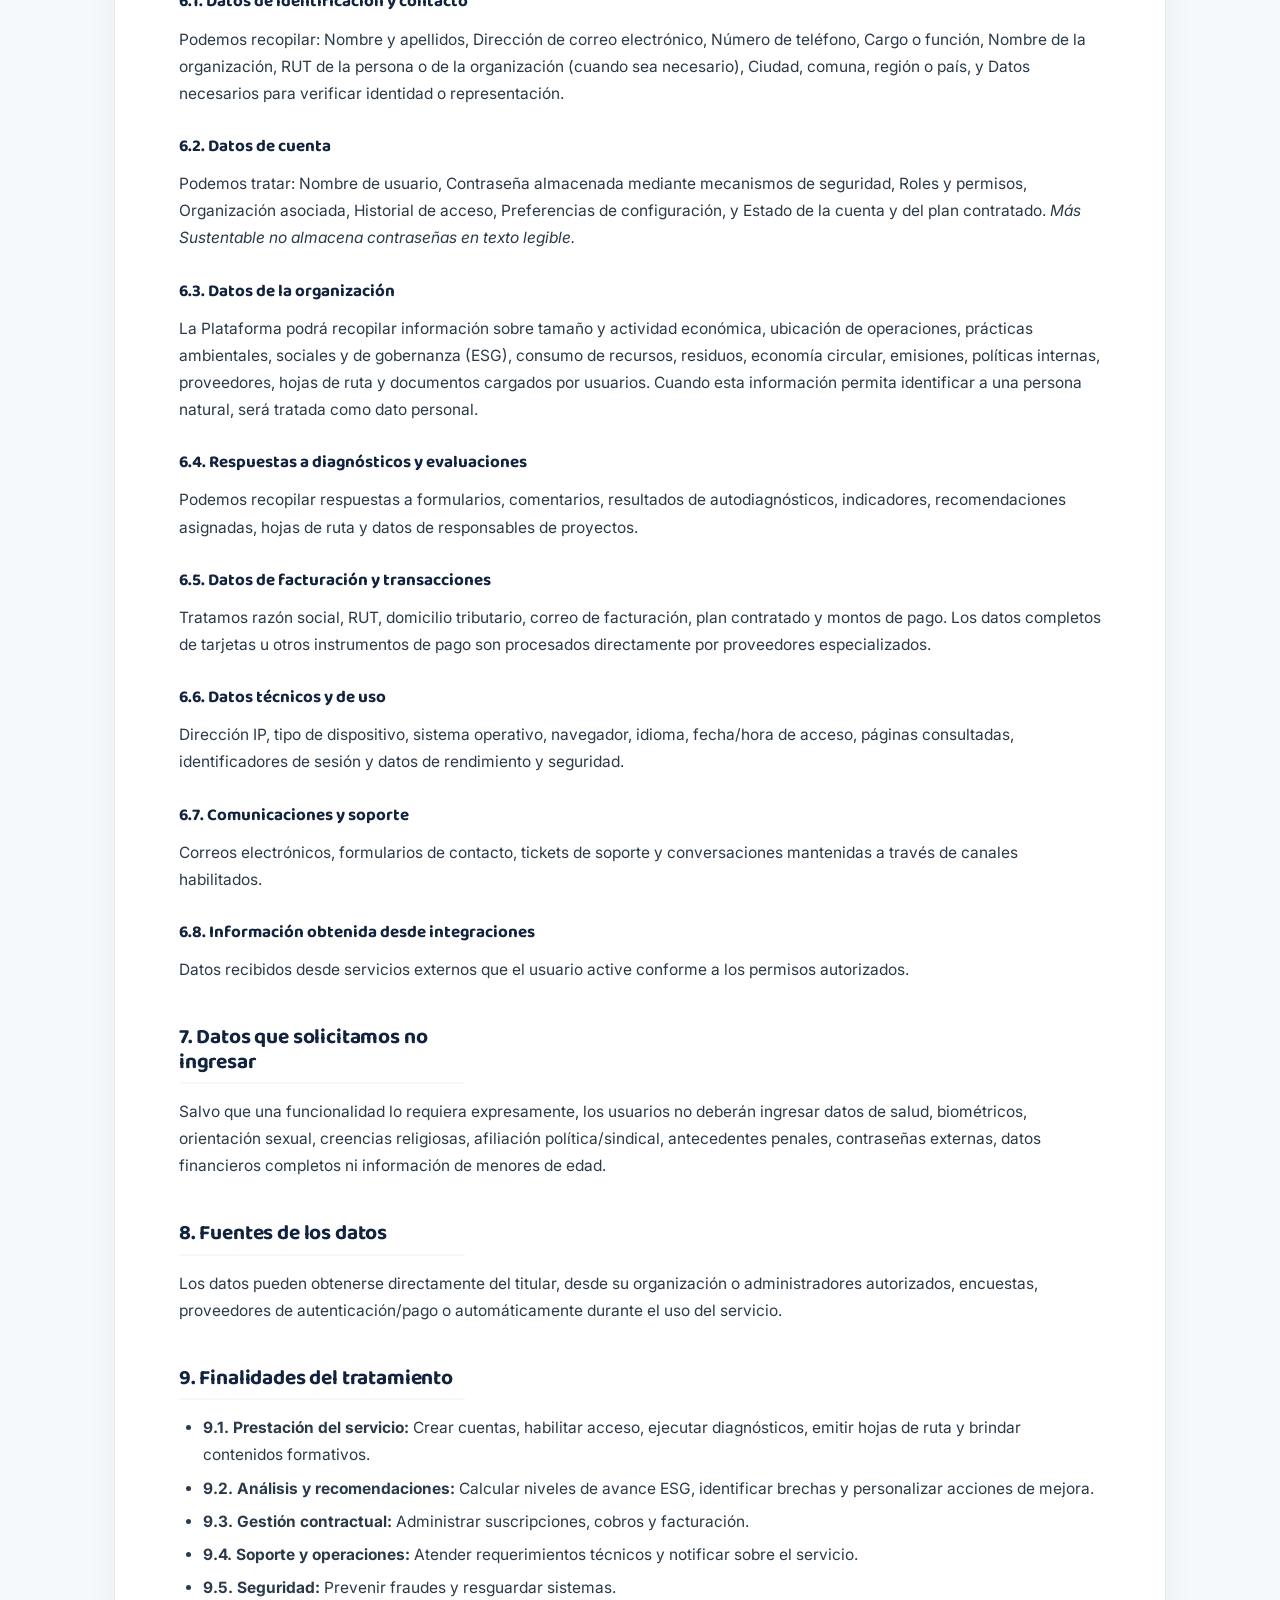
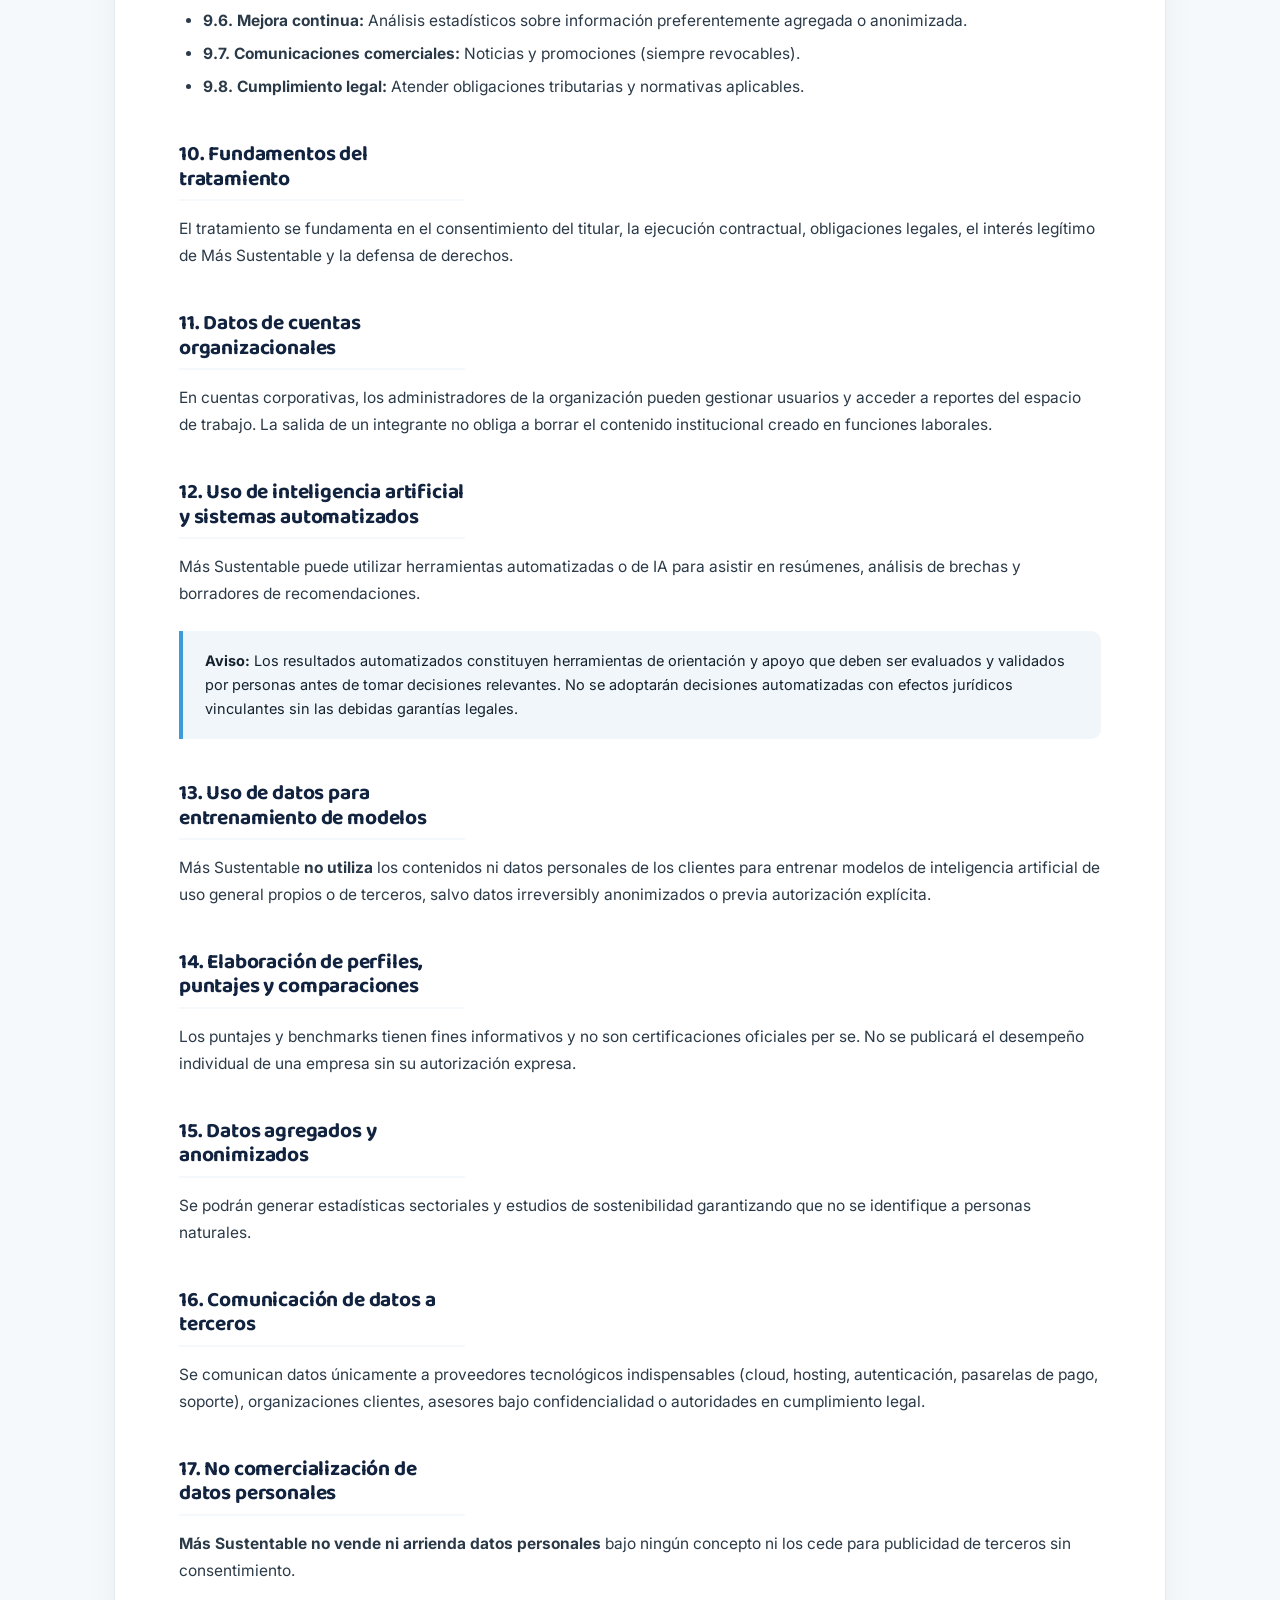
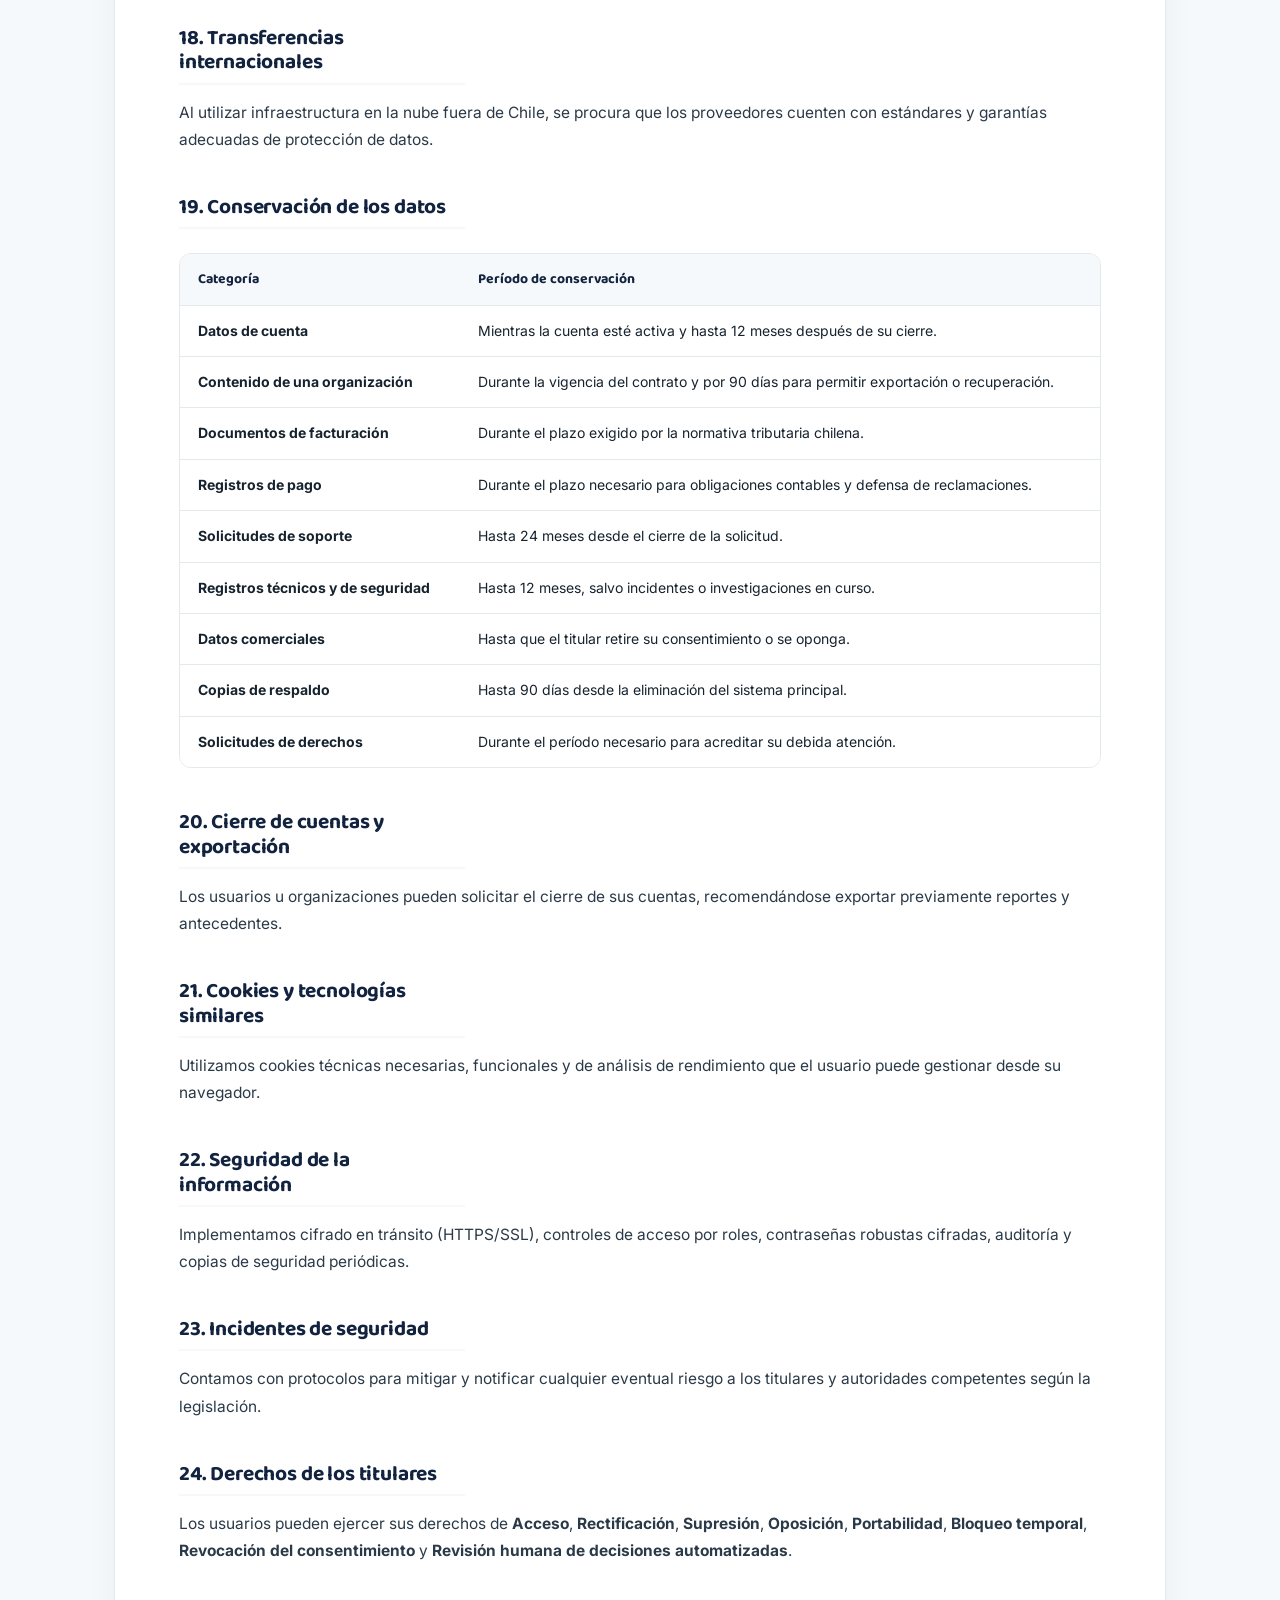
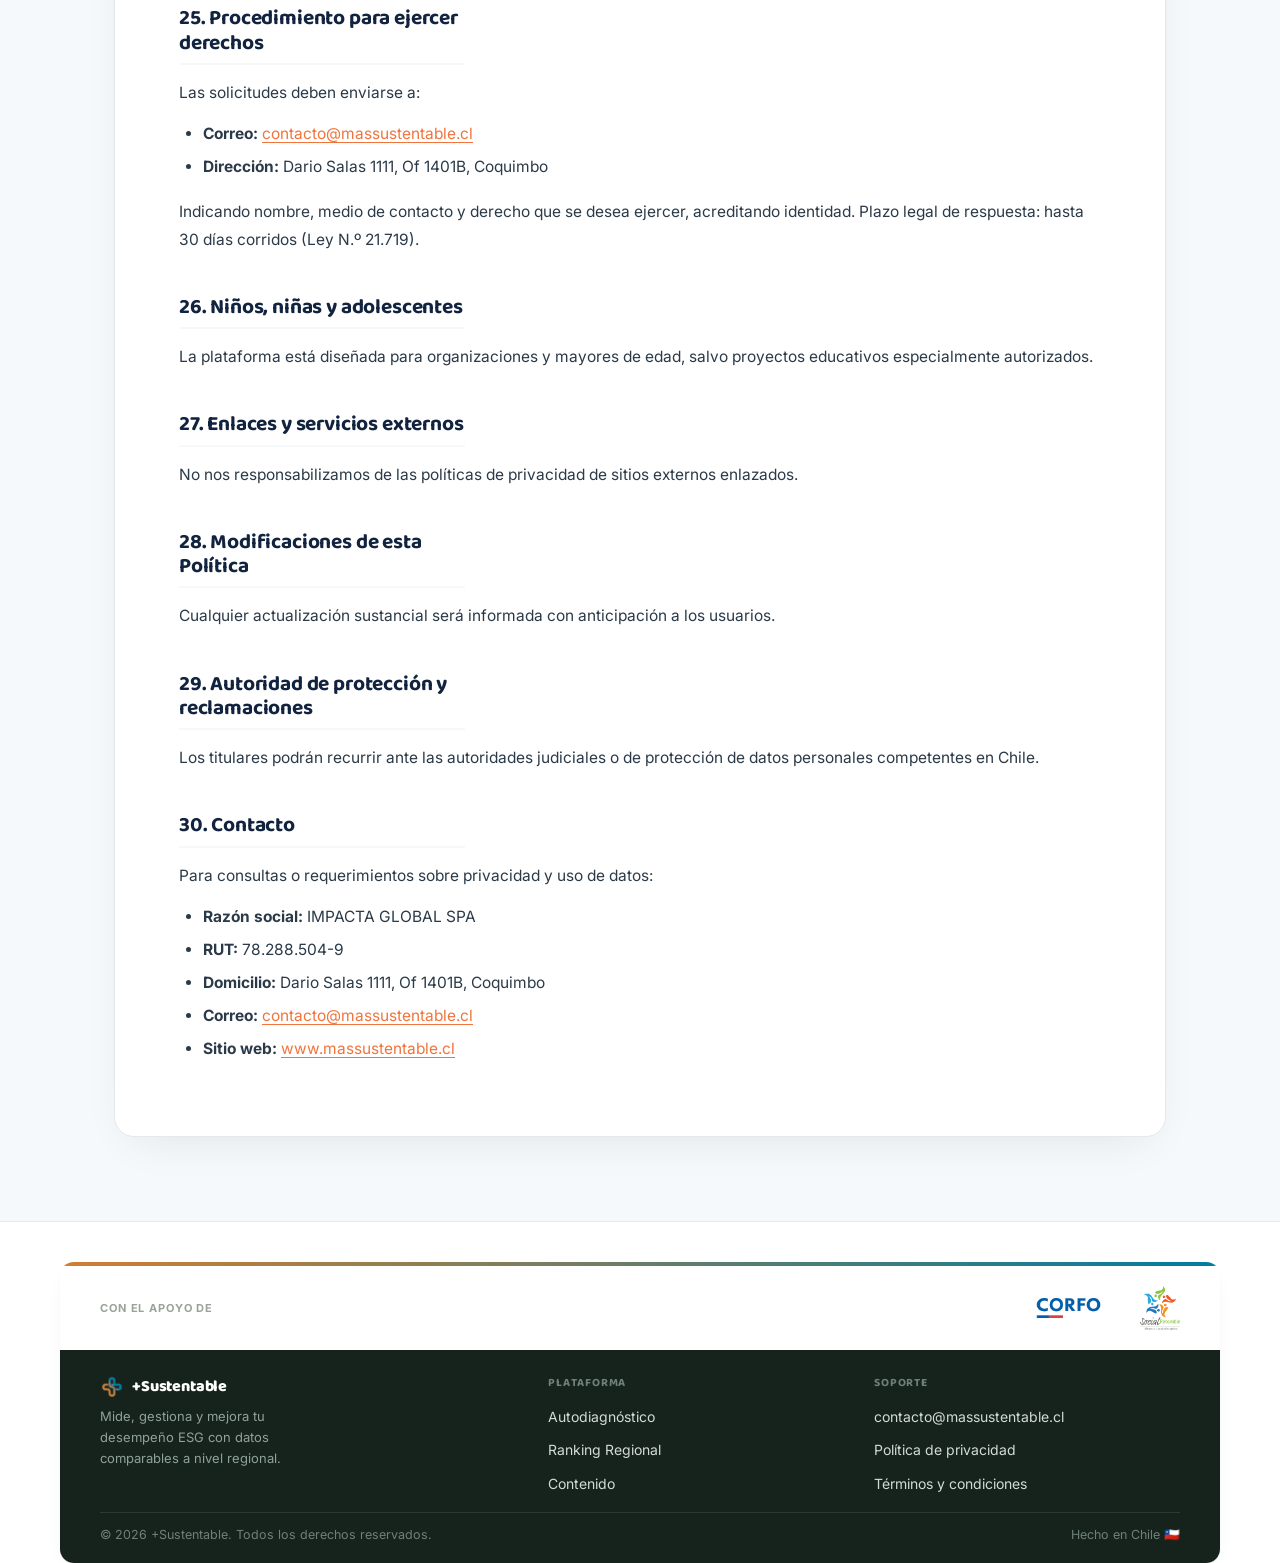
==== commit 84824d33: "fix(design): layout card centrado con .wrap, estilos embebidos contra cache CDN y diseño 100% respon" ====
--- a/public/privacidad.html
+++ b/public/privacidad.html
@@ -11,7 +11,179 @@
 <link rel="preconnect" href="https://fonts.googleapis.com">
 <link rel="preconnect" href="https://fonts.gstatic.com" crossorigin>
 <link href="https://fonts.googleapis.com/css2?family=Baloo+2:wght@600;700;800&family=Inter:wght@400;500;600;700&display=swap" rel="stylesheet">
-<link rel="stylesheet" href="css/styles.css">
+<link rel="stylesheet" href="css/styles.css?v=2">
+<style>
+/* Estilos dedicados para páginas legales */
+.legal-hero {
+  background: linear-gradient(135deg, var(--navy) 0%, #1b3d6b 100%);
+  color: #fff;
+  padding: 56px 0 44px;
+  border-bottom: 1px solid rgba(255, 255, 255, 0.1);
+}
+.legal-hero h1 {
+  color: #fff;
+  font-family: var(--display);
+  font-size: clamp(26px, 3.8vw, 40px);
+  margin: 12px 0 16px;
+  line-height: 1.15;
+}
+.legal-back-link {
+  display: inline-flex;
+  align-items: center;
+  gap: 8px;
+  color: #B9CBE0;
+  text-decoration: none;
+  font-size: 13.5px;
+  font-weight: 600;
+  margin-bottom: 14px;
+  transition: color 0.15s;
+}
+.legal-back-link:hover {
+  color: #fff;
+}
+.legal-meta {
+  display: flex;
+  flex-wrap: wrap;
+  align-items: center;
+  gap: 12px 22px;
+  font-size: 13.5px;
+  color: #B9CBE0;
+}
+.legal-meta strong {
+  color: #fff;
+}
+.legal-meta .badge {
+  background: rgba(59, 156, 217, 0.25);
+  color: #8FD1F0;
+  border: 1px solid rgba(59, 156, 217, 0.45);
+  padding: 3px 12px;
+  border-radius: 999px;
+  font-weight: 700;
+  font-size: 12px;
+}
+
+.legal-body {
+  background: var(--velo);
+  padding: 48px 0 84px;
+  border-bottom: 1px solid var(--linea);
+}
+.legal-card {
+  background: #fff;
+  border: 1px solid var(--linea);
+  border-radius: 20px;
+  box-shadow: 0 16px 45px -20px rgba(18, 35, 63, 0.12);
+  padding: 56px 64px;
+}
+.legal-card h2 {
+  font-family: var(--display);
+  font-size: 21px;
+  font-weight: 700;
+  color: var(--navy);
+  margin: 42px 0 14px;
+  padding-bottom: 8px;
+  border-bottom: 2px solid var(--velo);
+}
+.legal-card h2:first-of-type {
+  margin-top: 0;
+}
+.legal-card h3 {
+  font-family: var(--display);
+  font-size: 17px;
+  font-weight: 700;
+  color: var(--navy);
+  margin: 26px 0 10px;
+}
+.legal-card p {
+  font-size: 15.5px;
+  line-height: 1.75;
+  color: #2B3A48;
+  max-width: none;
+  margin-bottom: 14px;
+}
+.legal-card ul, .legal-card ol {
+  padding-left: 24px;
+  margin: 0 0 18px;
+  font-size: 15.5px;
+  line-height: 1.75;
+  color: #2B3A48;
+}
+.legal-card li {
+  margin-bottom: 6px;
+}
+.legal-card a {
+  color: var(--naranja);
+  text-decoration: underline;
+  text-underline-offset: 3px;
+}
+.legal-card a:hover {
+  color: var(--naranja-h);
+}
+.legal-card .highlight-box {
+  background: #F0F6FA;
+  border-left: 4px solid var(--celeste);
+  padding: 18px 22px;
+  border-radius: 0 10px 10px 0;
+  margin: 24px 0;
+  font-size: 14.5px;
+  line-height: 1.65;
+}
+.table-responsive {
+  width: 100%;
+  overflow-x: auto;
+  margin: 24px 0;
+  border-radius: 12px;
+  border: 1px solid var(--linea);
+}
+.legal-card table {
+  width: 100%;
+  border-collapse: collapse;
+  font-size: 14px;
+  margin: 0;
+}
+.legal-card th, .legal-card td {
+  padding: 14px 18px;
+  text-align: left;
+  vertical-align: top;
+  border-bottom: 1px solid var(--linea);
+}
+.legal-card th {
+  background: var(--velo);
+  color: var(--navy);
+  font-weight: 700;
+  font-family: var(--display);
+}
+.legal-card tr:last-child td {
+  border-bottom: none;
+}
+.legal-card td {
+  background: #fff;
+  line-height: 1.6;
+}
+
+@media (max-width: 860px) {
+  .legal-card {
+    padding: 36px 24px;
+    border-radius: 16px;
+  }
+  .legal-hero {
+    padding: 40px 0 32px;
+  }
+  .legal-body {
+    padding: 32px 0 60px;
+  }
+}
+@media (max-width: 560px) {
+  .legal-card {
+    padding: 26px 16px;
+  }
+  .legal-card h2 {
+    font-size: 19px;
+  }
+  .legal-card p, .legal-card ul, .legal-card ol {
+    font-size: 14.5px;
+  }
+}
+</style>
 </head>
 <body>
 
@@ -22,317 +194,269 @@
   <a href="https://app.massustentable.cl/login" target="_blank" rel="noopener noreferrer" class="nav-cta">Entrar a la plataforma</a>
 </div></header>
 
-<main class="legal-wrap">
-  <a href="/" class="btn-back-home">&larr; Volver al inicio</a>
-  
-  <article class="legal-content">
-    <h1>Política de Privacidad y Uso de Datos de Más Sustentable</h1>
-    
+<section class="legal-hero">
+  <div class="wrap">
+    <a href="/" class="legal-back-link">
+      <svg width="14" height="14" viewBox="0 0 24 24" fill="none" stroke="currentColor" stroke-width="2.5" stroke-linecap="round" stroke-linejoin="round"><path d="M19 12H5M12 19l-7-7 7-7"/></svg>
+      Volver al inicio
+    </a>
+    <span class="eyebrow" style="color: #8FD1F0;">Marco Legal</span>
+    <h1>Política de Privacidad y Uso de Datos</h1>
     <div class="legal-meta">
-      <span><strong>Versión:</strong> 1.0</span>
-      <span><strong>Fecha de publicación:</strong> 01 de julio de 2026</span>
-      <span><strong>Fecha de entrada en vigencia:</strong> 15 de julio de 2026</span>
+      <span class="badge">Versión 1.0</span>
+      <span>Publicación: <strong>01 de julio de 2026</strong></span>
+      <span>Vigencia: <strong>15 de julio de 2026</strong></span>
+      <span>Responsable: <strong>IMPACTA GLOBAL SPA</strong></span>
     </div>
-
-    <h2>1. Identificación del responsable</h2>
-    <p>Más Sustentable es una plataforma digital operada por:</p>
-    <ul>
-      <li><strong>Razón social o nombre:</strong> IMPACTA GLOBAL SPA</li>
-      <li><strong>RUT:</strong> 78.288.504-9</li>
-      <li><strong>Domicilio:</strong> Dario Salas 1111, Of 1401B, Coquimbo</li>
-      <li><strong>Correo de privacidad:</strong> <a href="mailto:contacto@massustentable.cl">contacto@massustentable.cl</a></li>
-      <li><strong>Sitio web:</strong> <a href="https://www.massustentable.cl">www.massustentable.cl</a></li>
-    </ul>
-    <p>En adelante, “Más Sustentable”, “la Plataforma” o “nosotros”.</p>
-    <p>Esta Política explica qué información recopilamos, cómo la utilizamos, con quién podemos compartirla, durante cuánto tiempo la conservamos y qué derechos pueden ejercer las personas respecto de sus datos personales.</p>
-
-    <h2>2. Ámbito de aplicación</h2>
-    <p>Esta Política se aplica al tratamiento de datos personales realizado mediante:</p>
-    <ol type="a">
-      <li>El sitio web de Más Sustentable.</li>
-      <li>La aplicación o plataforma digital.</li>
-      <li>Los formularios de registro y contacto.</li>
-      <li>Los autodiagnósticos y evaluaciones.</li>
-      <li>Los paneles, reportes y hojas de ruta.</li>
-      <li>Las comunicaciones de soporte y comerciales.</li>
-      <li>Las actividades de capacitación, implementación o acompañamiento.</li>
-      <li>Las integraciones y servicios digitales relacionados con la Plataforma.</li>
-    </ol>
-    <p>La Política se aplica a visitantes, usuarios registrados, administradores de organizaciones, clientes, potenciales clientes, proveedores y otras personas cuyos datos sean tratados por Más Sustentable.</p>
-
-    <h2>3. Normativa aplicable</h2>
-    <p>El tratamiento de datos personales se realizará conforme a la legislación chilena vigente sobre protección de la vida privada y datos personales.</p>
-    <p>Hasta la entrada en vigencia de las modificaciones introducidas por la Ley N.º 21.719, el tratamiento se regirá por la Ley N.º 19.628 y las demás normas aplicables. A partir de la entrada en vigencia de la Ley N.º 21.719, esta Política se interpretará y aplicará conforme a sus principios, derechos, obligaciones y procedimientos.</p>
-
-    <h2>4. Definiciones</h2>
-    <p>Para esta Política se entenderá por:</p>
-    <ul>
-      <li><strong>Dato personal:</strong> cualquier información vinculada o referida a una persona natural identificada o identificable.</li>
-      <li><strong>Dato personal sensible:</strong> información que se refiere a características personales especialmente protegidas, como datos de salud, biométricos, creencias religiosas, afiliación política o sindical, origen étnico, vida sexual u otras categorías reconocidas por la ley.</li>
-      <li><strong>Titular:</strong> persona natural a quien se refieren los datos personales.</li>
-      <li><strong>Tratamiento:</strong> cualquier operación realizada sobre datos personales, incluyendo su recopilación, registro, organización, almacenamiento, consulta, modificación, análisis, comunicación, eliminación o anonimización.</li>
-      <li><strong>Responsable:</strong> persona u organización que determina las finalidades y medios del tratamiento.</li>
-      <li><strong>Encargado o tercero mandatario:</strong> persona u organización que trata datos personales por cuenta de un responsable y siguiendo sus instrucciones.</li>
-      <li><strong>Anonimización:</strong> procedimiento irreversible mediante el cual una persona deja de ser identificable a partir de los datos disponibles.</li>
-      <li><strong>Seudonimización:</strong> tratamiento que impide atribuir directamente los datos a una persona sin utilizar información adicional conservada separadamente.</li>
-    </ul>
-
-    <h2>5. Roles de Más Sustentable en el tratamiento de datos</h2>
-    <p>Dependiendo del contexto, Más Sustentable podrá actuar como responsable o como encargado del tratamiento.</p>
-    
-    <h3>5.1. Más Sustentable como responsable</h3>
-    <p>Más Sustentable actuará como responsable respecto de los datos utilizados para:</p>
-    <ol type="a">
-      <li>Crear y administrar cuentas.</li>
-      <li>Gestionar planes, pagos y facturación.</li>
-      <li>Atender consultas y solicitudes de soporte.</li>
-      <li>Mantener la seguridad de la Plataforma.</li>
-      <li>Analizar el uso y funcionamiento del servicio.</li>
-      <li>Enviar comunicaciones operativas o comerciales.</li>
-      <li>Gestionar relaciones con clientes, proveedores y potenciales clientes.</li>
-      <li>Cumplir obligaciones legales.</li>
-    </ol>
-
-    <h3>5.2. Más Sustentable como encargado</h3>
-    <p>Cuando una empresa, cooperativa, institución u otra organización utilice la Plataforma para ingresar datos personales de trabajadores, integrantes, beneficiarios, proveedores, clientes u otras personas, la organización normalmente actuará como responsable y Más Sustentable como encargado del tratamiento.</p>
-    <p>En estos casos:</p>
-    <ol type="a">
-      <li>La organización deberá contar con una base jurídica válida para tratar e ingresar los datos.</li>
-      <li>La organización deberá informar a los titulares sobre el tratamiento.</li>
-      <li>Más Sustentable tratará los datos siguiendo las instrucciones de la organización.</li>
-      <li>Los derechos relacionados con esos datos deberán ejercerse inicialmente ante la organización responsable.</li>
-      <li>Más Sustentable prestará la colaboración razonablemente necesaria para responder las solicitudes de los titulares.</li>
-    </ol>
-    <p>Las obligaciones específicas podrán regularse mediante un acuerdo de tratamiento de datos o contrato de encargado.</p>
-
-    <h2>6. Información que recopilamos</h2>
-    <p>Más Sustentable podrá recopilar las siguientes categorías de información:</p>
-
-    <h3>6.1. Datos de identificación y contacto</h3>
-    <p>Podemos recopilar:</p>
-    <ol type="a">
-      <li>Nombre y apellidos.</li>
-      <li>Dirección de correo electrónico.</li>
-      <li>Número de teléfono.</li>
-      <li>Cargo o función.</li>
-      <li>Nombre de la organización.</li>
-      <li>RUT de la persona o de la organización, cuando sea necesario.</li>
-      <li>Ciudad, comuna, región o país.</li>
-      <li>Datos necesarios para verificar identidad o representación.</li>
-    </ol>
-
-    <h3>6.2. Datos de cuenta</h3>
-    <p>Podemos tratar:</p>
-    <ol type="a">
-      <li>Nombre de usuario.</li>
-      <li>Contraseña almacenada mediante mecanismos de seguridad.</li>
-      <li>Roles y permisos.</li>
-      <li>Organización asociada.</li>
-      <li>Historial de acceso.</li>
-      <li>Preferencias de configuración.</li>
-      <li>Estado de la cuenta y del plan contratado.</li>
-    </ol>
-    <p><em>Más Sustentable no almacena contraseñas en texto legible.</em></p>
-
-    <h3>6.3. Datos de la organización</h3>
-    <p>La Plataforma podrá recopilar información relacionada con:</p>
-    <ol type="a">
-      <li>Tamaño y actividad de la organización.</li>
-      <li>Sector económico.</li>
-      <li>Ubicación general de sus operaciones.</li>
-      <li>Prácticas ambientales, sociales y de gobernanza.</li>
-      <li>Consumo de recursos.</li>
-      <li>Gestión de residuos.</li>
-      <li>Economía circular.</li>
-      <li>Emisiones e indicadores ambientales.</li>
-      <li>Políticas internas.</li>
-      <li>Proveedores y cadenas de valor.</li>
-      <li>Metas, proyectos y hojas de ruta.</li>
-      <li>Evidencias o documentos cargados por los usuarios.</li>
-    </ol>
-    <p>Gran parte de esta información puede corresponder a información institucional y no a datos personales. Cuando permita identificar a una persona natural, será tratada como dato personal.</p>
-
-    <h3>6.4. Respuestas a diagnósticos y evaluaciones</h3>
-    <p>Podemos recopilar:</p>
-    <ol type="a">
-      <li>Respuestas a formularios.</li>
-      <li>Comentarios y observaciones.</li>
-      <li>Resultados de autodiagnósticos.</li>
-      <li>Indicadores y niveles de avance.</li>
-      <li>Recomendaciones asignadas.</li>
-      <li>Hojas de ruta y planes de acción.</li>
-      <li>Información sobre responsables de acciones o proyectos.</li>
-    </ol>
-
-    <h3>6.5. Datos de facturación y transacciones</h3>
-    <p>Podemos tratar: Nombre o razón social, RUT, Domicilio tributario, Correo de facturación, Plan contratado, Montos, fechas y estado de los pagos, e Información necesaria para emitir documentos tributarios.</p>
-    <p>Los datos completos de tarjetas u otros instrumentos de pago podrán ser procesados directamente por proveedores especializados. Más Sustentable procurará no almacenar los datos financieros completos cuando no sea necesario.</p>
-
-    <h3>6.6. Datos técnicos y de uso</h3>
-    <p>Al utilizar la Plataforma podremos recopilar: Dirección IP, Tipo de dispositivo, Sistema operativo, Navegador, Idioma, Fecha y hora de acceso, Páginas o secciones consultadas, Acciones realizadas dentro de la Plataforma, Registros de errores, Identificadores de sesión, Información aproximada de ubicación derivada de la dirección IP y Datos sobre rendimiento y seguridad.</p>
-
-    <h3>6.7. Comunicaciones y soporte</h3>
-    <p>Podemos conservar correos electrónicos, formularios de contacto, solicitudes de soporte, conversaciones mantenidas mediante canales habilitados, encuestas de satisfacción y antecedentes entregados para resolver incidencias.</p>
-
-    <h3>6.8. Información obtenida desde integraciones</h3>
-    <p>Cuando el usuario active una integración, podremos recibir información desde servicios externos de acuerdo con los permisos otorgados por el usuario, las condiciones de la integración, la política de privacidad del servicio externo y las instrucciones de la organización responsable.</p>
-
-    <h2>7. Datos que solicitamos no ingresar</h2>
-    <p>Salvo que una funcionalidad lo requiera expresamente, los usuarios no deberán ingresar:</p>
-    <ol type="a">
-      <li>Datos de salud.</li>
-      <li>Datos biométricos.</li>
-      <li>Información sobre vida u orientación sexual.</li>
-      <li>Creencias religiosas o filosóficas.</li>
-      <li>Afiliación política, sindical o gremial.</li>
-      <li>Antecedentes penales.</li>
-      <li>Contraseñas de servicios externos.</li>
-      <li>Datos financieros completos.</li>
-      <li>Información personal de niños, niñas o adolescentes.</li>
-      <li>Información confidencial de terceros sin autorización.</li>
-    </ol>
-    <p>Si estos datos fueran ingresados sin ser necesarios, Más Sustentable podrá solicitar su eliminación o adoptar medidas para restringir su tratamiento.</p>
-
-    <h2>8. Fuentes de los datos</h2>
-    <p>Los datos personales podrán ser obtenidos directamente del titular, desde la organización a la que pertenece el titular, desde administradores autorizados, formularios, encuestas, proveedores de autenticación/pago/integraciones, o automáticamente durante el uso de la Plataforma.</p>
-
-    <h2>9. Finalidades del tratamiento</h2>
-    <p>Los datos podrán ser tratados para:</p>
-    <ul>
-      <li><strong>9.1. Prestación del servicio:</strong> Crear y autenticar cuentas, habilitar acceso, administrar usuarios, ejecutar diagnósticos, generar reportes/hojas de ruta y brindar recursos formativos.</li>
-      <li><strong>9.2. Generación de análisis y recomendaciones:</strong> Calcular puntajes ESG, identificar brechas, generar recomendaciones personalizadas y priorizar acciones.</li>
-      <li><strong>9.3. Administración contractual y comercial:</strong> Gestionar planes, procesar pagos y emitir facturación.</li>
-      <li><strong>9.4. Soporte y comunicaciones operativas:</strong> Responder consultas, resolver problemas técnicos, informar sobre cambios y enviar alertas de seguridad.</li>
-      <li><strong>9.5. Seguridad y prevención de abusos:</strong> Detectar accesos no autorizados, prevenir fraude y proteger sistemas.</li>
-      <li><strong>9.6. Mejora y desarrollo:</strong> Identificar errores, optimizar rendimiento y diseñar nuevas funciones (usando preferentemente información agregada o anonimizada).</li>
-      <li><strong>9.7. Comunicaciones comerciales:</strong> Envío de novedades, invitaciones o promociones (siempre revocable en cualquier momento).</li>
-      <li><strong>9.8. Cumplimiento legal:</strong> Obligaciones tributarias, requerimientos de autoridades y prevención de ilícitos.</li>
-    </ul>
-
-    <h2>10. Fundamentos del tratamiento</h2>
-    <p>Según la finalidad, el tratamiento se funda en: el consentimiento del titular, la ejecución del contrato, medidas precontractuales, el cumplimiento de obligaciones legales, intereses legítimos de Más Sustentable o de terceros, y el ejercicio de derechos reconocidos por ley.</p>
-
-    <h2>11. Datos de cuentas organizacionales</h2>
-    <p>Cuando un usuario accede mediante una cuenta administrada por una organización, los administradores autorizados podrán gestionar roles, acceder a reportes del espacio de trabajo y solicitar modificaciones. El retiro de un usuario no implica necesariamente la eliminación de información institucional creada en cumplimiento de sus funciones.</p>
-
-    <h2>12. Uso de inteligencia artificial y sistemas automatizados</h2>
-    <p>Más Sustentable podrá utilizar herramientas automatizadas o de IA para analizar respuestas, resumir información, identificar brechas, recomendar acciones y generar borradores de reportes.</p>
-    <div class="highlight-box">
-      <strong>Importante:</strong> Los resultados automatizados constituyen herramientas de apoyo y pueden contener imprecisiones, por lo que deben ser validados por personas antes de adoptar decisiones relevantes. Más Sustentable no utilizará exclusivamente sistemas automatizados para adoptar decisiones que produzcan efectos jurídicos o afecten significativamente a una persona sin garantías legales.
-    </div>
-
-    <h2>13. Uso de datos para entrenamiento de modelos</h2>
-    <p>Más Sustentable <strong>no utilizará</strong> el Contenido del Usuario ni los datos personales ingresados para entrenar modelos generales de inteligencia artificial propios o de terceros, salvo que los datos hayan sido previamente anonimizados de manera irreversible o exista autorización expresa y específica.</p>
-
-    <h2>14. Elaboración de perfiles, puntajes y comparaciones</h2>
-    <p>La Plataforma genera perfiles e indicadores que tienen carácter informativo y no constituyen certificaciones oficiales por sí mismos. Las comparaciones regionales o sectoriales se realizan preferentemente con datos agregados y anonimizados, sin divulgar la identidad de organizaciones sin autorización.</p>
-
-    <h2>15. Datos agregados y anonimizados</h2>
-    <p>Podrán utilizarse con fines estadísticos, de análisis de tendencias en sostenibilidad, mejora metodológica y estudios públicos, garantizando que no permitan la identificación de personas naturales.</p>
-
-    <h2>16. Comunicación de datos a terceros</h2>
-    <p>Los datos podrán comunicarse únicamente a: proveedores tecnológicos esenciales (alojamiento en la nube, bases de datos, autenticación, correo, procesadores de pago, IA), organizaciones clientes (sus administradores), asesores profesionales bajo deber de confidencialidad, autoridades competentes por requerimiento legal, o en el marco de operaciones societarias debidamente informadas.</p>
-
-    <h2>17. No comercialización de datos personales</h2>
-    <p><strong>Más Sustentable no vende ni arrienda datos personales</strong> a terceros bajo ninguna circunstancia, ni los comunica para publicidad de terceros no relacionada sin consentimiento expreso.</p>
-
-    <h2>18. Transferencias internacionales</h2>
-    <p>Cuando se utilicen proveedores de infraestructura tecnológica fuera de Chile, Más Sustentable procurará que dichos países ofrezcan niveles adecuados de protección o se suscriban cláusulas contractuales apropiadas.</p>
-
-    <h2>19. Conservación de los datos</h2>
-    <table>
-      <thead>
-        <tr>
-          <th>Categoría</th>
-          <th>Período de conservación</th>
-        </tr>
-      </thead>
-      <tbody>
-        <tr>
-          <td><strong>Datos de cuenta</strong></td>
-          <td>Mientras la cuenta esté activa y hasta 12 meses después de su cierre.</td>
-        </tr>
-        <tr>
-          <td><strong>Contenido de una organización</strong></td>
-          <td>Durante la vigencia del contrato y por 90 días para permitir exportación o recuperación.</td>
-        </tr>
-        <tr>
-          <td><strong>Documentos de facturación</strong></td>
-          <td>Durante el plazo exigido por la normativa tributaria chilena.</td>
-        </tr>
-        <tr>
-          <td><strong>Registros de pago</strong></td>
-          <td>Durante el plazo necesario para obligaciones contables y defensa de reclamaciones.</td>
-        </tr>
-        <tr>
-          <td><strong>Solicitudes de soporte</strong></td>
-          <td>Hasta 24 meses desde el cierre de la solicitud.</td>
-        </tr>
-        <tr>
-          <td><strong>Registros técnicos y de seguridad</strong></td>
-          <td>Hasta 12 meses, salvo incidentes o investigaciones en curso.</td>
-        </tr>
-        <tr>
-          <td><strong>Datos comerciales</strong></td>
-          <td>Hasta que el titular retire su consentimiento o se oponga.</td>
-        </tr>
-        <tr>
-          <td><strong>Copias de respaldo</strong></td>
-          <td>Hasta 90 días desde la eliminación del sistema principal.</td>
-        </tr>
-        <tr>
-          <td><strong>Solicitudes de derechos</strong></td>
-          <td>Durante el período necesario para acreditar su debida atención.</td>
-        </tr>
-      </tbody>
-    </table>
-
-    <h2>20. Cierre de cuentas y exportación</h2>
-    <p>El usuario o la organización podrán solicitar el cierre de una cuenta. Se recomienda descargar previamente todos los reportes y hojas de ruta. La información se mantendrá por un tiempo limitado de respaldo conforme a las políticas de conservación.</p>
-
-    <h2>21. Cookies y tecnologías similares</h2>
-    <p>Se utilizan cookies necesarias (para sesión y seguridad), funcionales, analíticas y publicitarias. El usuario puede administrar sus preferencias desde la configuración de su navegador.</p>
-
-    <h2>22. Seguridad de la información</h2>
-    <p>Adoptamos medidas técnicas y organizativas como cifrado en tránsito (SSL/HTTPS), control de acceso basado en roles, contraseñas robustas cifradas, registros de auditoría y copias de seguridad continuas.</p>
-
-    <h2>23. Incidentes de seguridad</h2>
-    <p>En caso de incidentes que comprometan datos y representen un riesgo relevante, se adoptarán medidas inmediatas de contención, notificación a la autoridad competente y a los titulares afectados, conforme a la legislación aplicable.</p>
-
-    <h2>24. Derechos de los titulares</h2>
-    <p>Las personas tienen derecho a solicitar: <strong>Acceso</strong> (24.1), <strong>Rectificación</strong> (24.2), <strong>Supresión</strong> (24.3), <strong>Oposición</strong> (24.4), <strong>Portabilidad</strong> (24.5), <strong>Bloqueo temporal</strong> (24.6), <strong>Revocación del consentimiento</strong> (24.7) y <strong>Revisión de decisiones automatizadas</strong> (24.8).</p>
-
-    <h2>25. Procedimiento para ejercer derechos</h2>
-    <p>Las solicitudes deben remitirse a:</p>
-    <ul>
-      <li><strong>Correo:</strong> <a href="mailto:contacto@massustentable.cl">contacto@massustentable.cl</a></li>
-      <li><strong>Dirección:</strong> Dario Salas 1111, Of 1401B, Coquimbo</li>
-    </ul>
-    <p>Debe indicarse nombre del titular, medio de contacto, derecho que se desea ejercer y antecedentes que acrediten identidad o representación. La respuesta se brindará dentro de los plazos legales vigentes (hasta 30 días corridos prorrogables conforme a la Ley N.º 21.719).</p>
-
-    <h2>26. Niños, niñas y adolescentes</h2>
-    <p>La Plataforma no está dirigida directamente a personas menores de 18 años, salvo en programas institucionales o educativos expresamente habilitados con las autorizaciones parentales o representativas pertinentes.</p>
-
-    <h2>27. Enlaces y servicios externos</h2>
-    <p>La inclusión de enlaces externos no implica responsabilidad de Más Sustentable respecto de las prácticas de privacidad de terceros.</p>
-
-    <h2>28. Modificaciones de esta Política</h2>
-    <p>Más Sustentable podrá modificar esta Política para reflejar cambios legales o funcionales. Las modificaciones relevantes serán informadas oportunamente y no tendrán efecto retroactivo.</p>
-
-    <h2>29. Autoridad de protección y reclamaciones</h2>
-    <p>Los titulares podrán recurrir ante los tribunales competentes o la autoridad de protección de datos personales que corresponda conforme a la legislación chilena (Ley 19.628 y Ley 21.719).</p>
-
-    <h2>30. Contacto</h2>
-    <p>Para dudas, consultas o reclamos respecto al tratamiento de datos personales:</p>
-    <ul>
-      <li><strong>Razón social:</strong> IMPACTA GLOBAL SPA</li>
-      <li><strong>RUT:</strong> 78.288.504-9</li>
-      <li><strong>Domicilio:</strong> Dario Salas 1111, Of 1401B, Coquimbo</li>
-      <li><strong>Correo:</strong> <a href="mailto:contacto@massustentable.cl">contacto@massustentable.cl</a></li>
-      <li><strong>Sitio web:</strong> <a href="https://www.massustentable.cl">www.massustentable.cl</a></li>
-    </ul>
-  </article>
-</main>
+  </div>
+</section>
+
+<section class="legal-body">
+  <div class="wrap">
+    <article class="legal-card">
+      <h2>1. Identificación del responsable</h2>
+      <p>Más Sustentable es una plataforma digital operada por:</p>
+      <ul>
+        <li><strong>Razón social o nombre:</strong> IMPACTA GLOBAL SPA</li>
+        <li><strong>RUT:</strong> 78.288.504-9</li>
+        <li><strong>Domicilio:</strong> Dario Salas 1111, Of 1401B, Coquimbo</li>
+        <li><strong>Correo de privacidad:</strong> <a href="mailto:contacto@massustentable.cl">contacto@massustentable.cl</a></li>
+        <li><strong>Sitio web:</strong> <a href="https://www.massustentable.cl">www.massustentable.cl</a></li>
+      </ul>
+      <p>En adelante, “Más Sustentable”, “la Plataforma” o “nosotros”.</p>
+      <p>Esta Política explica qué información recopilamos, cómo la utilizamos, con quién podemos compartirla, durante cuánto tiempo la conservamos y qué derechos pueden ejercer las personas respecto de sus datos personales.</p>
+
+      <h2>2. Ámbito de aplicación</h2>
+      <p>Esta Política se aplica al tratamiento de datos personales realizado mediante:</p>
+      <ol type="a">
+        <li>El sitio web de Más Sustentable.</li>
+        <li>La aplicación o plataforma digital.</li>
+        <li>Los formularios de registro y contacto.</li>
+        <li>Los autodiagnósticos y evaluaciones.</li>
+        <li>Los paneles, reportes y hojas de ruta.</li>
+        <li>Las comunicaciones de soporte y comerciales.</li>
+        <li>Las actividades de capacitación, implementación o acompañamiento.</li>
+        <li>Las integraciones y servicios digitales relacionados con la Plataforma.</li>
+      </ol>
+      <p>La Política se aplica a visitantes, usuarios registrados, administradores de organizaciones, clientes, potenciales clientes, proveedores y otras personas cuyos datos sean tratados por Más Sustentable.</p>
+
+      <h2>3. Normativa aplicable</h2>
+      <p>El tratamiento de datos personales se realizará conforme a la legislación chilena vigente sobre protección de la vida privada y datos personales.</p>
+      <p>Hasta la entrada en vigencia de las modificaciones introducidas por la Ley N.º 21.719, el tratamiento se regirá por la Ley N.º 19.628 y las demás normas aplicables. A partir de la entrada en vigencia de la Ley N.º 21.719, esta Política se interpretará y aplicará conforme a sus principios, derechos, obligaciones y procedimientos.</p>
+
+      <h2>4. Definiciones</h2>
+      <p>Para esta Política se entenderá por:</p>
+      <ul>
+        <li><strong>Dato personal:</strong> cualquier información vinculada o referida a una persona natural identificada o identificable.</li>
+        <li><strong>Dato personal sensible:</strong> información que se refiere a características personales especialmente protegidas, como datos de salud, biométricos, creencias religiosas, afiliación política o sindical, origen étnico, vida sexual u otras categorías reconocidas por la ley.</li>
+        <li><strong>Titular:</strong> persona natural a quien se refieren los datos personales.</li>
+        <li><strong>Tratamiento:</strong> cualquier operación realizada sobre datos personales, incluyendo su recopilación, registro, organización, almacenamiento, consulta, modificación, análisis, comunicación, eliminación o anonimización.</li>
+        <li><strong>Responsable:</strong> persona u organización que determina las finalidades y medios del tratamiento.</li>
+        <li><strong>Encargado o tercero mandatario:</strong> persona u organización que trata datos personales por cuenta de un responsable y siguiendo sus instrucciones.</li>
+        <li><strong>Anonimización:</strong> procedimiento irreversible mediante el cual una persona deja de ser identificable a partir de los datos disponibles.</li>
+        <li><strong>Seudonimización:</strong> tratamiento que impide atribuir directamente los datos a una persona sin utilizar información adicional conservada separadamente.</li>
+      </ul>
+
+      <h2>5. Roles de Más Sustentable en el tratamiento de datos</h2>
+      <p>Dependiendo del contexto, Más Sustentable podrá actuar como responsable o como encargado del tratamiento.</p>
+      
+      <h3>5.1. Más Sustentable como responsable</h3>
+      <p>Más Sustentable actuará como responsable respecto de los datos utilizados para:</p>
+      <ol type="a">
+        <li>Crear y administrar cuentas.</li>
+        <li>Gestionar planes, pagos y facturación.</li>
+        <li>Atender consultas y solicitudes de soporte.</li>
+        <li>Mantener la seguridad de la Plataforma.</li>
+        <li>Analizar el uso y funcionamiento del servicio.</li>
+        <li>Enviar comunicaciones operativas o comerciales.</li>
+        <li>Gestionar relaciones con clientes, proveedores y potenciales clientes.</li>
+        <li>Cumplir obligaciones legales.</li>
+      </ol>
+
+      <h3>5.2. Más Sustentable como encargado</h3>
+      <p>Cuando una empresa, cooperativa, institución u otra organización utilice la Plataforma para ingresar datos personales de trabajadores, integrantes, beneficiarios, proveedores, clientes u otras personas, la organización normalmente actuará como responsable y Más Sustentable como encargado del tratamiento.</p>
+      <p>En estos casos:</p>
+      <ol type="a">
+        <li>La organización deberá contar con una base jurídica válida para tratar e ingresar los datos.</li>
+        <li>La organización deberá informar a los titulares sobre el tratamiento.</li>
+        <li>Más Sustentable tratará los datos siguiendo las instrucciones de la organización.</li>
+        <li>Los derechos relacionados con esos datos deberán ejercerse inicialmente ante la organización responsable.</li>
+        <li>Más Sustentable prestará la colaboración razonablemente necesaria para responder las solicitudes de los titulares.</li>
+      </ol>
+      <p>Las obligaciones específicas podrán regularse mediante un acuerdo de tratamiento de datos o contrato de encargado.</p>
+
+      <h2>6. Información que recopilamos</h2>
+      <p>Más Sustentable podrá recopilar las siguientes categorías de información:</p>
+
+      <h3>6.1. Datos de identificación y contacto</h3>
+      <p>Podemos recopilar: Nombre y apellidos, Dirección de correo electrónico, Número de teléfono, Cargo o función, Nombre de la organización, RUT de la persona o de la organización (cuando sea necesario), Ciudad, comuna, región o país, y Datos necesarios para verificar identidad o representación.</p>
+
+      <h3>6.2. Datos de cuenta</h3>
+      <p>Podemos tratar: Nombre de usuario, Contraseña almacenada mediante mecanismos de seguridad, Roles y permisos, Organización asociada, Historial de acceso, Preferencias de configuración, y Estado de la cuenta y del plan contratado. <em>Más Sustentable no almacena contraseñas en texto legible.</em></p>
+
+      <h3>6.3. Datos de la organización</h3>
+      <p>La Plataforma podrá recopilar información sobre tamaño y actividad económica, ubicación de operaciones, prácticas ambientales, sociales y de gobernanza (ESG), consumo de recursos, residuos, economía circular, emisiones, políticas internas, proveedores, hojas de ruta y documentos cargados por usuarios. Cuando esta información permita identificar a una persona natural, será tratada como dato personal.</p>
+
+      <h3>6.4. Respuestas a diagnósticos y evaluaciones</h3>
+      <p>Podemos recopilar respuestas a formularios, comentarios, resultados de autodiagnósticos, indicadores, recomendaciones asignadas, hojas de ruta y datos de responsables de proyectos.</p>
+
+      <h3>6.5. Datos de facturación y transacciones</h3>
+      <p>Tratamos razón social, RUT, domicilio tributario, correo de facturación, plan contratado y montos de pago. Los datos completos de tarjetas u otros instrumentos de pago son procesados directamente por proveedores especializados.</p>
+
+      <h3>6.6. Datos técnicos y de uso</h3>
+      <p>Dirección IP, tipo de dispositivo, sistema operativo, navegador, idioma, fecha/hora de acceso, páginas consultadas, identificadores de sesión y datos de rendimiento y seguridad.</p>
+
+      <h3>6.7. Comunicaciones y soporte</h3>
+      <p>Correos electrónicos, formularios de contacto, tickets de soporte y conversaciones mantenidas a través de canales habilitados.</p>
+
+      <h3>6.8. Información obtenida desde integraciones</h3>
+      <p>Datos recibidos desde servicios externos que el usuario active conforme a los permisos autorizados.</p>
+
+      <h2>7. Datos que solicitamos no ingresar</h2>
+      <p>Salvo que una funcionalidad lo requiera expresamente, los usuarios no deberán ingresar datos de salud, biométricos, orientación sexual, creencias religiosas, afiliación política/sindical, antecedentes penales, contraseñas externas, datos financieros completos ni información de menores de edad.</p>
+
+      <h2>8. Fuentes de los datos</h2>
+      <p>Los datos pueden obtenerse directamente del titular, desde su organización o administradores autorizados, encuestas, proveedores de autenticación/pago o automáticamente durante el uso del servicio.</p>
+
+      <h2>9. Finalidades del tratamiento</h2>
+      <ul>
+        <li><strong>9.1. Prestación del servicio:</strong> Crear cuentas, habilitar acceso, ejecutar diagnósticos, emitir hojas de ruta y brindar contenidos formativos.</li>
+        <li><strong>9.2. Análisis y recomendaciones:</strong> Calcular niveles de avance ESG, identificar brechas y personalizar acciones de mejora.</li>
+        <li><strong>9.3. Gestión contractual:</strong> Administrar suscripciones, cobros y facturación.</li>
+        <li><strong>9.4. Soporte y operaciones:</strong> Atender requerimientos técnicos y notificar sobre el servicio.</li>
+        <li><strong>9.5. Seguridad:</strong> Prevenir fraudes y resguardar sistemas.</li>
+        <li><strong>9.6. Mejora continua:</strong> Análisis estadísticos sobre información preferentemente agregada o anonimizada.</li>
+        <li><strong>9.7. Comunicaciones comerciales:</strong> Noticias y promociones (siempre revocables).</li>
+        <li><strong>9.8. Cumplimiento legal:</strong> Atender obligaciones tributarias y normativas aplicables.</li>
+      </ul>
+
+      <h2>10. Fundamentos del tratamiento</h2>
+      <p>El tratamiento se fundamenta en el consentimiento del titular, la ejecución contractual, obligaciones legales, el interés legítimo de Más Sustentable y la defensa de derechos.</p>
+
+      <h2>11. Datos de cuentas organizacionales</h2>
+      <p>En cuentas corporativas, los administradores de la organización pueden gestionar usuarios y acceder a reportes del espacio de trabajo. La salida de un integrante no obliga a borrar el contenido institucional creado en funciones laborales.</p>
+
+      <h2>12. Uso de inteligencia artificial y sistemas automatizados</h2>
+      <p>Más Sustentable puede utilizar herramientas automatizadas o de IA para asistir en resúmenes, análisis de brechas y borradores de recomendaciones.</p>
+      <div class="highlight-box">
+        <strong>Aviso:</strong> Los resultados automatizados constituyen herramientas de orientación y apoyo que deben ser evaluados y validados por personas antes de tomar decisiones relevantes. No se adoptarán decisiones automatizadas con efectos jurídicos vinculantes sin las debidas garantías legales.
+      </div>
+
+      <h2>13. Uso de datos para entrenamiento de modelos</h2>
+      <p>Más Sustentable <strong>no utiliza</strong> los contenidos ni datos personales de los clientes para entrenar modelos de inteligencia artificial de uso general propios o de terceros, salvo datos irreversibly anonimizados o previa autorización explícita.</p>
+
+      <h2>14. Elaboración de perfiles, puntajes y comparaciones</h2>
+      <p>Los puntajes y benchmarks tienen fines informativos y no son certificaciones oficiales per se. No se publicará el desempeño individual de una empresa sin su autorización expresa.</p>
+
+      <h2>15. Datos agregados y anonimizados</h2>
+      <p>Se podrán generar estadísticas sectoriales y estudios de sostenibilidad garantizando que no se identifique a personas naturales.</p>
+
+      <h2>16. Comunicación de datos a terceros</h2>
+      <p>Se comunican datos únicamente a proveedores tecnológicos indispensables (cloud, hosting, autenticación, pasarelas de pago, soporte), organizaciones clientes, asesores bajo confidencialidad o autoridades en cumplimiento legal.</p>
+
+      <h2>17. No comercialización de datos personales</h2>
+      <p><strong>Más Sustentable no vende ni arrienda datos personales</strong> bajo ningún concepto ni los cede para publicidad de terceros sin consentimiento.</p>
+
+      <h2>18. Transferencias internacionales</h2>
+      <p>Al utilizar infraestructura en la nube fuera de Chile, se procura que los proveedores cuenten con estándares y garantías adecuadas de protección de datos.</p>
+
+      <h2>19. Conservación de los datos</h2>
+      <div class="table-responsive">
+        <table>
+          <thead>
+            <tr>
+              <th>Categoría</th>
+              <th>Período de conservación</th>
+            </tr>
+          </thead>
+          <tbody>
+            <tr>
+              <td><strong>Datos de cuenta</strong></td>
+              <td>Mientras la cuenta esté activa y hasta 12 meses después de su cierre.</td>
+            </tr>
+            <tr>
+              <td><strong>Contenido de una organización</strong></td>
+              <td>Durante la vigencia del contrato y por 90 días para permitir exportación o recuperación.</td>
+            </tr>
+            <tr>
+              <td><strong>Documentos de facturación</strong></td>
+              <td>Durante el plazo exigido por la normativa tributaria chilena.</td>
+            </tr>
+            <tr>
+              <td><strong>Registros de pago</strong></td>
+              <td>Durante el plazo necesario para obligaciones contables y defensa de reclamaciones.</td>
+            </tr>
+            <tr>
+              <td><strong>Solicitudes de soporte</strong></td>
+              <td>Hasta 24 meses desde el cierre de la solicitud.</td>
+            </tr>
+            <tr>
+              <td><strong>Registros técnicos y de seguridad</strong></td>
+              <td>Hasta 12 meses, salvo incidentes o investigaciones en curso.</td>
+            </tr>
+            <tr>
+              <td><strong>Datos comerciales</strong></td>
+              <td>Hasta que el titular retire su consentimiento o se oponga.</td>
+            </tr>
+            <tr>
+              <td><strong>Copias de respaldo</strong></td>
+              <td>Hasta 90 días desde la eliminación del sistema principal.</td>
+            </tr>
+            <tr>
+              <td><strong>Solicitudes de derechos</strong></td>
+              <td>Durante el período necesario para acreditar su debida atención.</td>
+            </tr>
+          </tbody>
+        </table>
+      </div>
+
+      <h2>20. Cierre de cuentas y exportación</h2>
+      <p>Los usuarios u organizaciones pueden solicitar el cierre de sus cuentas, recomendándose exportar previamente reportes y antecedentes.</p>
+
+      <h2>21. Cookies y tecnologías similares</h2>
+      <p>Utilizamos cookies técnicas necesarias, funcionales y de análisis de rendimiento que el usuario puede gestionar desde su navegador.</p>
+
+      <h2>22. Seguridad de la información</h2>
+      <p>Implementamos cifrado en tránsito (HTTPS/SSL), controles de acceso por roles, contraseñas robustas cifradas, auditoría y copias de seguridad periódicas.</p>
+
+      <h2>23. Incidentes de seguridad</h2>
+      <p>Contamos con protocolos para mitigar y notificar cualquier eventual riesgo a los titulares y autoridades competentes según la legislación.</p>
+
+      <h2>24. Derechos de los titulares</h2>
+      <p>Los usuarios pueden ejercer sus derechos de <strong>Acceso</strong>, <strong>Rectificación</strong>, <strong>Supresión</strong>, <strong>Oposición</strong>, <strong>Portabilidad</strong>, <strong>Bloqueo temporal</strong>, <strong>Revocación del consentimiento</strong> y <strong>Revisión humana de decisiones automatizadas</strong>.</p>
+
+      <h2>25. Procedimiento para ejercer derechos</h2>
+      <p>Las solicitudes deben enviarse a:</p>
+      <ul>
+        <li><strong>Correo:</strong> <a href="mailto:contacto@massustentable.cl">contacto@massustentable.cl</a></li>
+        <li><strong>Dirección:</strong> Dario Salas 1111, Of 1401B, Coquimbo</li>
+      </ul>
+      <p>Indicando nombre, medio de contacto y derecho que se desea ejercer, acreditando identidad. Plazo legal de respuesta: hasta 30 días corridos (Ley N.º 21.719).</p>
+
+      <h2>26. Niños, niñas y adolescentes</h2>
+      <p>La plataforma está diseñada para organizaciones y mayores de edad, salvo proyectos educativos especialmente autorizados.</p>
+
+      <h2>27. Enlaces y servicios externos</h2>
+      <p>No nos responsabilizamos de las políticas de privacidad de sitios externos enlazados.</p>
+
+      <h2>28. Modificaciones de esta Política</h2>
+      <p>Cualquier actualización sustancial será informada con anticipación a los usuarios.</p>
+
+      <h2>29. Autoridad de protección y reclamaciones</h2>
+      <p>Los titulares podrán recurrir ante las autoridades judiciales o de protección de datos personales competentes en Chile.</p>
+
+      <h2>30. Contacto</h2>
+      <p>Para consultas o requerimientos sobre privacidad y uso de datos:</p>
+      <ul>
+        <li><strong>Razón social:</strong> IMPACTA GLOBAL SPA</li>
+        <li><strong>RUT:</strong> 78.288.504-9</li>
+        <li><strong>Domicilio:</strong> Dario Salas 1111, Of 1401B, Coquimbo</li>
+        <li><strong>Correo:</strong> <a href="mailto:contacto@massustentable.cl">contacto@massustentable.cl</a></li>
+        <li><strong>Sitio web:</strong> <a href="https://www.massustentable.cl">www.massustentable.cl</a></li>
+      </ul>
+    </article>
+  </div>
+</section>
 
 <footer>
 <div class="footer-start"></div>
--- a/public/css/styles.css
+++ b/public/css/styles.css
@@ -262,19 +262,146 @@
   }
 
 /* --- Páginas legales (términos y privacidad) --- */
-.legal-wrap { max-width: 860px; margin: 0 auto; padding: 48px 34px 90px; }
-.legal-meta { display: flex; flex-wrap: wrap; gap: 14px 24px; font-size: 13.5px; color: var(--gris); margin-bottom: 32px; padding-bottom: 20px; border-bottom: 1px solid var(--linea); }
-.legal-meta span strong { color: var(--navy); }
-.legal-content h1 { font-family: var(--display); font-size: clamp(26px, 3.4vw, 38px); color: var(--navy); margin: 0 0 16px; line-height: 1.2; }
-.legal-content h2 { font-family: var(--display); font-size: 20px; color: var(--navy); margin: 38px 0 14px; border-bottom: 2px solid var(--velo); padding-bottom: 8px; }
-.legal-content h3 { font-family: var(--display); font-size: 16.5px; color: var(--navy); margin: 24px 0 10px; }
-.legal-content p { font-size: 15px; line-height: 1.7; color: #2B3A48; max-width: none; margin-bottom: 14px; }
-.legal-content ul, .legal-content ol { padding-left: 24px; margin: 0 0 18px; font-size: 15px; line-height: 1.7; color: #2B3A48; }
-.legal-content li { margin-bottom: 6px; }
-.legal-content table { width: 100%; border-collapse: collapse; margin: 24px 0; font-size: 14px; }
-.legal-content th, .legal-content td { border: 1px solid var(--linea); padding: 12px 14px; text-align: left; vertical-align: top; }
-.legal-content th { background: var(--velo); color: var(--navy); font-weight: 700; font-family: var(--display); }
-.legal-content td { background: #fff; line-height: 1.6; }
-.legal-content .highlight-box { background: var(--velo); border-left: 4px solid var(--celeste); padding: 16px 20px; border-radius: 0 8px 8px 0; margin: 20px 0; font-size: 14.5px; }
-.btn-back-home { display: inline-flex; align-items: center; gap: 8px; font-weight: 600; font-size: 14px; color: var(--naranja); text-decoration: none; margin-bottom: 24px; transition: color .15s; }
-.btn-back-home:hover { text-decoration: underline; color: var(--naranja-h); }
+.legal-hero {
+  background: linear-gradient(135deg, var(--navy) 0%, #1b3d6b 100%);
+  color: #fff;
+  padding: 56px 0 44px;
+  border-bottom: 1px solid rgba(255, 255, 255, 0.1);
+}
+.legal-hero h1 {
+  color: #fff;
+  font-family: var(--display);
+  font-size: clamp(26px, 3.8vw, 40px);
+  margin: 12px 0 16px;
+  line-height: 1.15;
+}
+.legal-back-link {
+  display: inline-flex;
+  align-items: center;
+  gap: 8px;
+  color: #B9CBE0;
+  text-decoration: none;
+  font-size: 13.5px;
+  font-weight: 600;
+  margin-bottom: 14px;
+  transition: color 0.15s;
+}
+.legal-back-link:hover { color: #fff; }
+.legal-meta {
+  display: flex;
+  flex-wrap: wrap;
+  align-items: center;
+  gap: 12px 22px;
+  font-size: 13.5px;
+  color: #B9CBE0;
+}
+.legal-meta strong { color: #fff; }
+.legal-meta .badge {
+  background: rgba(59, 156, 217, 0.25);
+  color: #8FD1F0;
+  border: 1px solid rgba(59, 156, 217, 0.45);
+  padding: 3px 12px;
+  border-radius: 999px;
+  font-weight: 700;
+  font-size: 12px;
+}
+.legal-body {
+  background: var(--velo);
+  padding: 48px 0 84px;
+  border-bottom: 1px solid var(--linea);
+}
+.legal-card {
+  background: #fff;
+  border: 1px solid var(--linea);
+  border-radius: 20px;
+  box-shadow: 0 16px 45px -20px rgba(18, 35, 63, 0.12);
+  padding: 56px 64px;
+}
+.legal-card h2 {
+  font-family: var(--display);
+  font-size: 21px;
+  font-weight: 700;
+  color: var(--navy);
+  margin: 42px 0 14px;
+  padding-bottom: 8px;
+  border-bottom: 2px solid var(--velo);
+}
+.legal-card h2:first-of-type { margin-top: 0; }
+.legal-card h3 {
+  font-family: var(--display);
+  font-size: 17px;
+  font-weight: 700;
+  color: var(--navy);
+  margin: 26px 0 10px;
+}
+.legal-card p {
+  font-size: 15.5px;
+  line-height: 1.75;
+  color: #2B3A48;
+  max-width: none;
+  margin-bottom: 14px;
+}
+.legal-card ul, .legal-card ol {
+  padding-left: 24px;
+  margin: 0 0 18px;
+  font-size: 15.5px;
+  line-height: 1.75;
+  color: #2B3A48;
+}
+.legal-card li { margin-bottom: 6px; }
+.legal-card a {
+  color: var(--naranja);
+  text-decoration: underline;
+  text-underline-offset: 3px;
+}
+.legal-card a:hover { color: var(--naranja-h); }
+.legal-card .highlight-box {
+  background: #F0F6FA;
+  border-left: 4px solid var(--celeste);
+  padding: 18px 22px;
+  border-radius: 0 10px 10px 0;
+  margin: 24px 0;
+  font-size: 14.5px;
+  line-height: 1.65;
+}
+.table-responsive {
+  width: 100%;
+  overflow-x: auto;
+  margin: 24px 0;
+  border-radius: 12px;
+  border: 1px solid var(--linea);
+}
+.legal-card table {
+  width: 100%;
+  border-collapse: collapse;
+  font-size: 14px;
+  margin: 0;
+}
+.legal-card th, .legal-card td {
+  padding: 14px 18px;
+  text-align: left;
+  vertical-align: top;
+  border-bottom: 1px solid var(--linea);
+}
+.legal-card th {
+  background: var(--velo);
+  color: var(--navy);
+  font-weight: 700;
+  font-family: var(--display);
+}
+.legal-card tr:last-child td { border-bottom: none; }
+.legal-card td { background: #fff; line-height: 1.6; }
+
+@media (max-width: 860px) {
+  .legal-card {
+    padding: 36px 24px;
+    border-radius: 16px;
+  }
+  .legal-hero { padding: 40px 0 32px; }
+  .legal-body { padding: 32px 0 60px; }
+}
+@media (max-width: 560px) {
+  .legal-card { padding: 26px 16px; }
+  .legal-card h2 { font-size: 19px; }
+  .legal-card p, .legal-card ul, .legal-card ol { font-size: 14.5px; }
+}
